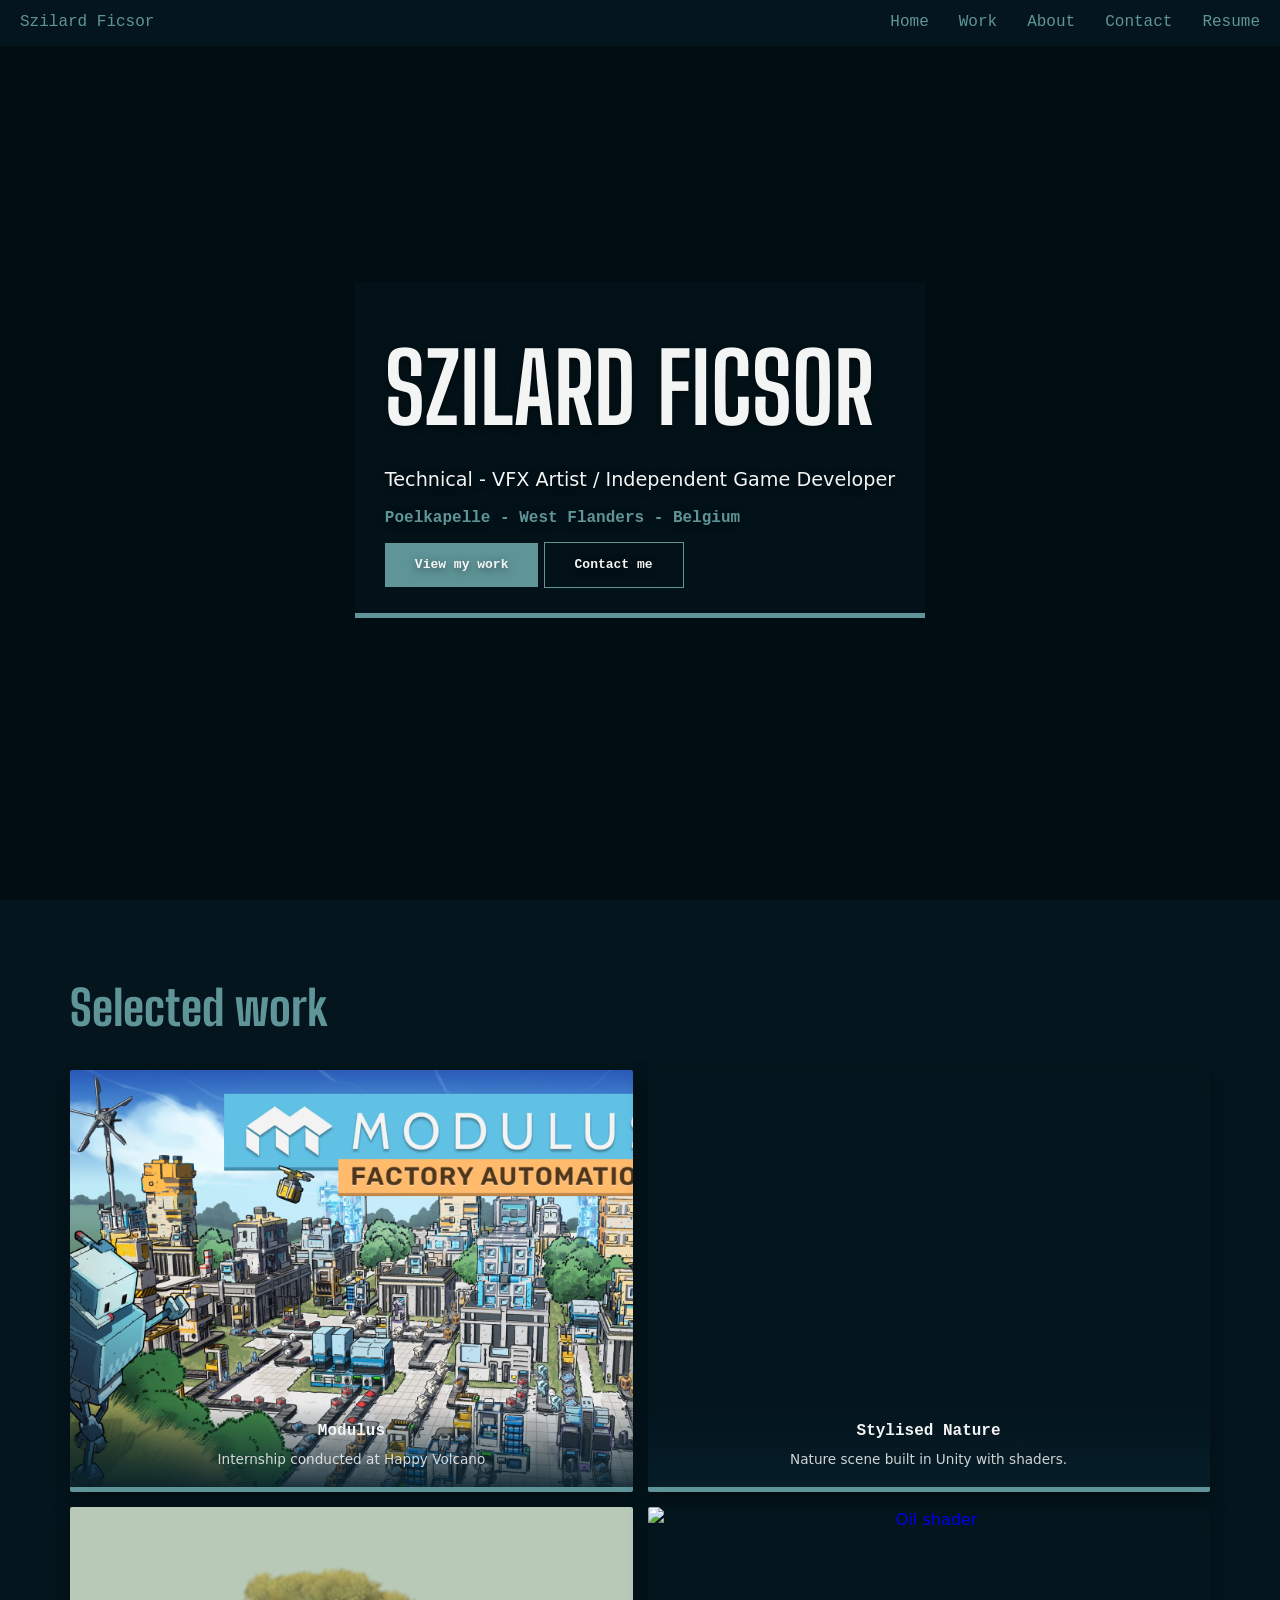
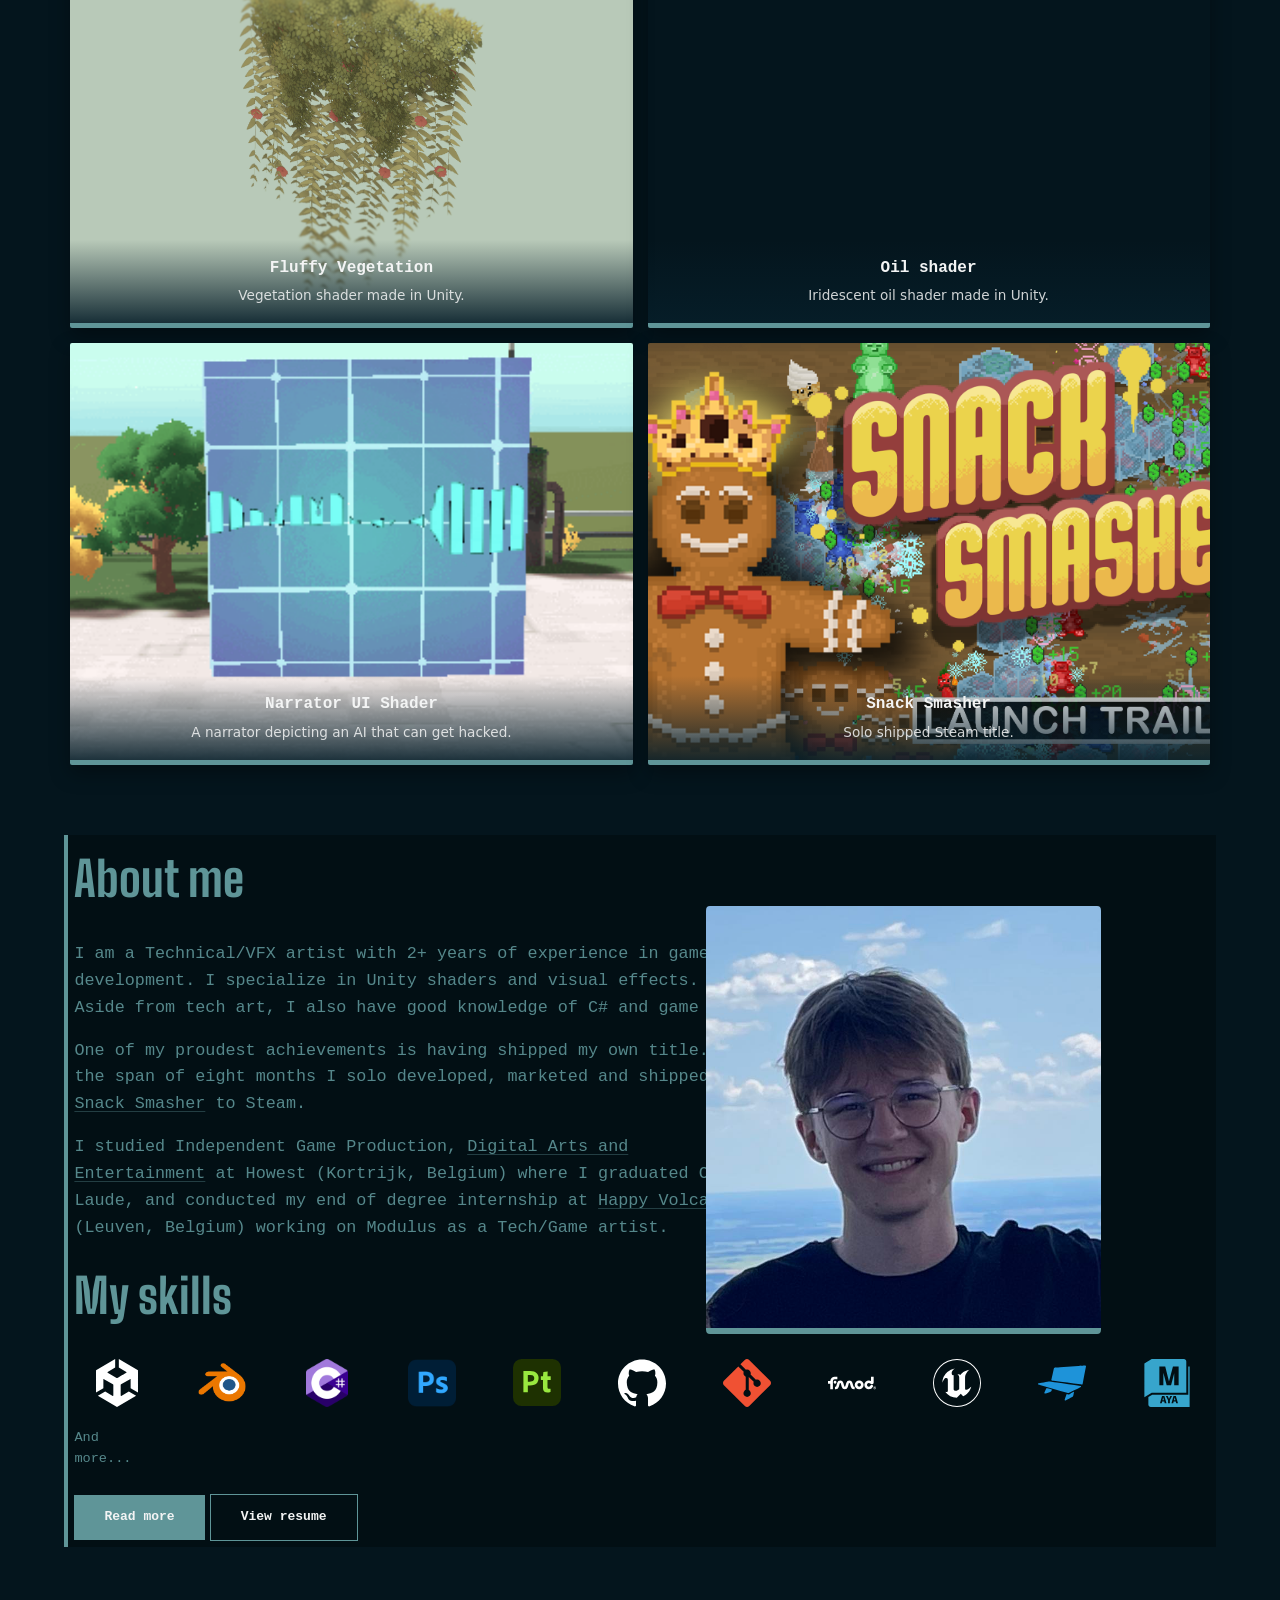
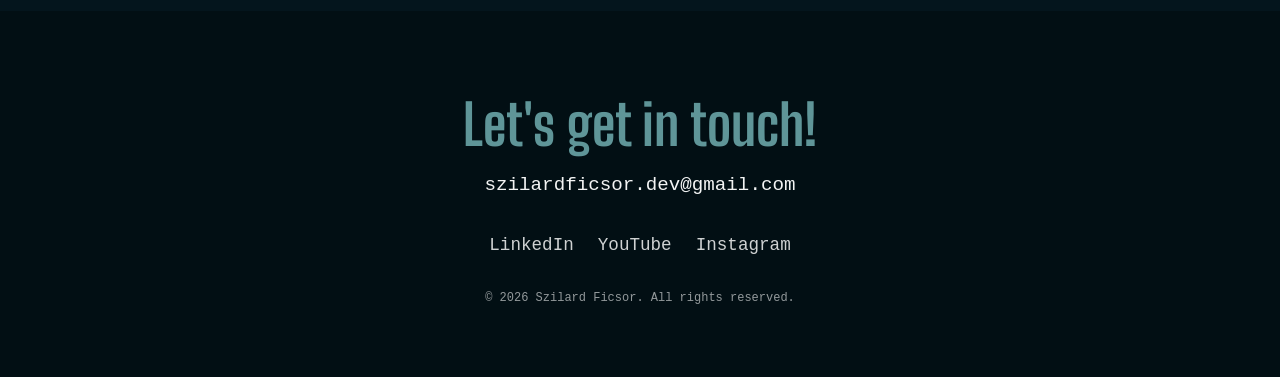
==== index.html @ 9fce564e "Logo" ====
<!DOCTYPE html>
<html lang="en">

<head>
  <meta charset="UTF-8">
  <meta name="viewport" content="width=device-width, initial-scale=1.0">
  <title>Portfolio Landing Page</title>
  <link rel="stylesheet" href="styles.css">
  <link rel="icon" type="image/png" href="favicon.png">

  <link rel="preconnect" href="https://fonts.googleapis.com">
  <link rel="preconnect" href="https://fonts.gstatic.com" crossorigin>
  <link
    href="https://fonts.googleapis.com/css2?family=Big+Shoulders:opsz,wght@10..72,100..900&family=Gelasio:ital,wght@0,400..700;1,400..700&family=Noto+Sans+SC:wght@100..900&family=Rubik:ital,wght@0,300..900;1,300..900&family=Science+Gothic:wght@100..900&display=swap"
    rel="stylesheet">
</head>

<body>

  <nav class="topnav">
    <div class="topnav-element"></div>
    <span class="mark"> Szilard Ficsor</span>
    <div class="links">
      <a href="#Home">Home</a>
      <a href="#projects">Work</a>
      <a href="#About">About</a>
      <a href="#Contact">Contact</a>
      <a href="resume.html">Resume</a>

    </div>
  </nav>

  <header id="Home" class="hero">
    <video class="hero-bg" autoplay muted loop playsinline>
      <source src="Videos/FluffyNature_Low.mp4" type="video/mp4">
    </video>
    <div class="hero-overlay"></div>
    <div class="hero-text">
      <div class="element-rect"></div>
      <h1>SZILARD FICSOR</h1>
      <p>Technical - VFX Artist / Independent Game Developer</p>
      <h2>Poelkapelle - West Flanders - Belgium</h2>
      <a href="#projects" class="btn primary">View my work</a>
      <a href="#Contact" class="btn">Contact me</a>
    </div>
  </header>

  <section id="projects" class="projects-section">
    <h2>Selected work</h2>
    <div class="project-grid" id="project-grid"></div>
  </section>

  <section id="About" class="about-section">

    <h2>About me</h2>
    <div class="about-content">
      <p>I am a Technical/VFX artist with 2+ years of experience in game development. I specialize in Unity shaders and
        visual effects. Aside from tech art, I also have
        good knowledge of C# and game art.</p>
      <p> One of my proudest achievements is having shipped my own title. In the span of eight months I solo developed,
        marketed and shipped <a href="https://store.steampowered.com/app/4418770/Snack_Smasher/" target="_blank" class="inline-link"rel="noopener">Snack Smasher</a> to Steam.</p>
      <p> I studied Independent Game Production, <a href="https://www.digitalartsandentertainment.be" target="_blank" class="inline-link"rel="noopener">Digital Arts and Entertainment</a> at Howest (Kortrijk, Belgium) where I
        graduated Cum Laude, and conducted my end of degree internship
        at <a href="https://www.happyvolcano.com" target="_blank" class="inline-link"rel="noopener">Happy Volcano</a> (Leuven, Belgium) working on Modulus as a Tech/Game artist.
      </p>
      <img src=Images/FaceS.jpg class="about-img"> </img>
      <h2>My skills</h2>
      <div class="skills-grid">

        <div class="skill-item">
          <img src="icons/unity.svg" alt="Unity" class="skill-icon">
        </div>
        <div class="skill-item">
          <img src="icons/blender.png" alt="Blender" class="skill-icon">
        </div>
        <div class="skill-item">
          <img src="icons/csharp.png" alt="C#" class="skill-icon">
        </div>
        <div class="skill-item">
          <img src="icons/adobe-photoshop.png" alt="Photoshop" class="skill-icon">
        </div>
        <div class="skill-item">
          <img src="icons/substance.svg" alt="substance painter" class="skill-icon">
        </div>
        <div class="skill-item">
          <img src="icons/github.svg" alt="github" class="skill-icon">
        </div>
        <div class="skill-item">
          <img src="icons/git.svg" alt="github" class="skill-icon">
        </div>
        <div class="skill-item">
          <img src="icons/fmod.svg" alt="fmod" class="skill-icon">
        </div>
        <div class="skill-item">
          <img src="icons/unreal.svg" alt="unreal" class="skill-icon">
        </div>
        <div class="skill-item">
          <img src="icons/blockbench.svg" alt="blockbench" class="skill-icon">
        </div>
        <div class="skill-item">
          <img src="icons/maya.svg" alt="maya" class="skill-icon">
        </div>
        <span class="skill-label">And more...</span>
      </div>

      <a href="about.html" class="btn primary">Read more</a>
      <a href="resume.html" class="btn">View resume</a>

    </div>
  </section>

  <!--
  <section id="Contact" class="contact-section">
    <h2>Contact me</h2>
    <div class="about-content">
      <p>Reach out to me, I would love to hear from you!</p>
      <p>Email me at: szilardficsor.dev@gmail.com</p>
      
      <div class="social-links">
        <a href="https://www.linkedin.com/in/szilard-ficsor/" target="_blank" rel="noopener noreferrer" class="social-btn"
        aria-label="LinkedIn">
        <img src="icons/linkedin.svg" alt="LinkedIn" class="social-icon">
      </a>
      
      <a href="mailto:szilardficsor.dev@gmail.com" class="social-btn" aria-label="Email">
        <img src="icons/gmail.svg" alt="Email" class="social-icon">
      </a>
    </div>
    
  </div>
</section>
-->


<footer id="Contact" class="site-footer">
  <div class="footer-content">
    <span class="footer-mark">Let's get in touch!</span>
    <p>szilardficsor.dev@gmail.com</p>
    <div class="footer-links">
      <a href="https://www.linkedin.com/in/szilard-ficsor/" target="_blank" rel="noopener">LinkedIn</a>
      <a href="https://www.youtube.com/@ardblade_games" target="_blank" rel="noopener">YouTube</a>
      <a href="https://www.instagram.com/ardblade_games/" target="_blank" rel="noopener">Instagram</a>
    </div>
    <span class="footer-copyright">&copy; 2026 Szilard Ficsor. All rights reserved.</span>
  </div>
</footer>


  <script>
    const projects = [
      {
        name: "Modulus",
        type: "image",
        src: "Images/Modulus_key.png",
        description: "Internship conducted at Happy Volcano",
        link: "HV.html"
      },
      {
        name: "Stylised Nature",
        type: "video",
        src: "videos/FluffyNature_Low.mp4",
        description: "Nature scene built in Unity with shaders.",
        link: "projects/fieldnote.html"
      },
      {
        name: "Fluffy Vegetation",
        type: "image",
        src: "Images/Vegetation.png",
        description: "Vegetation shader made in Unity.",
        link: "HV.html#ModulusShaders"
      },
      {
        name: "Oil shader",
        type: "image",
        src: "Images/Oil.gif",
        description: "Iridescent oil shader made in Unity.",
        link: "HV.html#ModulusShaders"
      },
      {
        name: "Narrator UI Shader",
        type: "image",
        src: "Images/EvilAI.gif",
        description: "A narrator depicting an AI that can get hacked.",
        link: "HV.html#ModulusShaders"
      },
      {
        name: "Snack Smasher",
        type: "image",
        src: "Images/Snack Smasher.png",
        description: "Solo shipped Steam title.",
        link: "SnackSmasher.html"
      }


    ];

    const grid = document.getElementById('project-grid');

    projects.forEach(project => {
      const card = document.createElement('a');
      card.className = 'project-card';
      card.href = project.link;

      const media = project.type === 'video'
        ? `<video src="${project.src}" autoplay muted loop playsinline></video>`
        : `<img src="${project.src}" alt="${project.name}">`;

      card.innerHTML = `
      ${media}
      <div class="project-card-overlay">
        <h3>${project.name}</h3>
        <p>${project.description}</p>
      </div>
    `;

      grid.appendChild(card);
    });
  </script>
</body>

</html>
---- styles.css ----
:root{
--background: #04151d;
--backgroundDark:#020f14;
--accentOne: #d12d6c;
--accentTwo:#5F9598;
--textColor:#F3F4F4;
/*#5F9598 #1D546D*/
}

* {margin: 0;padding: 0;box-sizing: border-box;}


body {
    font-family: system-ui,sans-serif;line-height: 1.6;color: #1c2321;
    background-color: var(--background);
    overflow-x: hidden;

}

html{ scroll-behavior:smooth; }
.hero{
    position: relative;
    height: 100vh;
    display: flex;
    align-items: center;
    
    justify-content:center;
    flex-direction: column;
    
}

.hero-image{
    width: 100%;
    height: 100%;
    object-fit: cover;
    margin: auto;
}
.hero-logo{
  display: flex;
  justify-content: center;
  align-items: center;
  padding: 60px 20px;
  max-width: 40%;
  height: auto;
  z-index: 2;
}

.hero-text{
    position:relative;
    /*margin-left: 20%;*/

    z-index: 2;;
    max-width: 600px;
    text-shadow: 0 2px 8px rgba(0,0,0,0.5);
}
.hero-overlay {
  position: absolute;
  top: 0; left: 0; right: 0; bottom: 0;
  background: rgba(0, 0, 0, 0.4);  
  z-index: 1;
}
.hero-bg-wrap {
  position: absolute;
  top: 0; left: 0;
  width: 100%; height: 100%;
  overflow: hidden;
  z-index: 0;
  pointer-events: none;   
}
.hero-bg {
  position: absolute;
  top: 0;
  left: 0;
  width: 100%;
  height: 100%;
  object-fit: cover;    
  z-index: 0;
}

.topnav{
  display: flex;
  gap: 24px;
  padding: 10px 20px;
  position: fixed;    
  justify-content:space-between;
  align-items:center;
  top: 0;
  left: 0;
  right: 0;
  z-index: 10;         
  font-family: 'IBM Plex Mono', monospace;
}
.topnav a{
    color: var(--textColor);
    text-decoration: none;
}

.topnav-name{
display: flex;
gap: 24px;
padding: 20px 40px;
position: absolute;
top:1; left: 1; right: 0;
z-index: 2;
font-family:'IBM Plex Mono', monospace;
}
.topnav-element{
  background-color: var(--background); 
  top: 0px;left: 0px ;right: 0px;bottom: 0px;
  z-index: 1;
  position:absolute;
}
.links{
  font-family:'IBM Plex Mono', monospace ;
  display: flex;
  align-items: center;
  gap:30px;
  /*margin-right: 150px;*/
  z-index: inherit;
  color:var(--accentTwo);
  
}
.links a{ color:inherit;z-index: inherit;transition: color .15s ease; }
.links a:hover{
  color: var(--accentOne);
}
.mark {
  font-family:'IBM Plex Mono', monospace ;
  color: var(--accentTwo);
  z-index: inherit;
}

.hero-text h1 {font-size: clamp(2rem, 8vw, 6rem);font-family:"Big Shoulders",monospace;letter-spacing: 10;font-weight: 600;
   margin-bottom: 0px; margin-top: 0; color: var(--textColor);
   color: var(--textColor);
   
  }
.hero-text p {font-size: clamp(1rem, 4vw, 1.2rem); margin-bottom: 10px; color: var(--textColor);}
.hero-text h2{font-size: clamp(1rem, 4vw, 1rem);font-family:'IBM Plex Mono', monospace;margin-bottom: 10px; color: var(--accentTwo);}

.btn{
    display: inline-block;
    padding: 12px 30px;
    font-family:'IBM Plex Mono', monospace;
    font-size: 13px;
    color:var(--textColor);
    background-color:transparent;
    text-decoration: none;
    border: 1px solid var(--accentTwo);
    font-weight: 600;

    transition:background .15s ease, color .15s ease;
}
.btn:hover {background: var(--accentTwo);color: whitesmoke;}

.btn.primary {
    background: var(--accentTwo);
    color:var(--textColor);
    border: 0px solid #7288AE;
}
.btn.primary:hover{
    background: var(--accentOne);
}

.projects-section {
  scroll-margin-top: 80px;
  min-height: 100vh;
  margin: 5%;
  display: flex;
  flex-direction: column;
  justify-content: center;
  align-items: center;
  text-align: center;
  padding: 0.5% 0.5%;
  
  color: var(--textColor);

    /*DEBUG BORDER */
  /*border: 1px solid var(--accentOne);*/

}

.projects-section h2 {
  font-family: 'Big Shoulders', monospace;
  font-size: 3rem;
  color: var(--accentTwo);
  text-align: justify;
  margin-bottom: 2%;
  width: 100%;
    /*DEBUG BORDER */
  /*border: 1px solid var(--accentOne);*/

}

.element-rect{
  position: absolute;
  top: -30px;left: -30px ;right: -30px;bottom: -30px;
  background-color: rgb(from var(--background) r g b /0.7);
  /*border: var(--accentTwo) solid 1px ;*/
  border-bottom: var(--accentTwo) solid 5px;
  z-index: -1;
}

.project-grid {
  display: grid;
  grid-template-columns: repeat(auto-fit, minmax(420px, 1fr));
  gap: 15px;
  color: var(--textColor);
  margin: 0 auto;

}

.project-card {
  position: relative;
  display: block;
  aspect-ratio: 4 / 3;
  cursor: pointer;
  overflow: hidden;
  border-radius: 2px;
  border-bottom: 5px solid var(--accentTwo);
  text-decoration: none;
  box-shadow: 0 8px 20px rgba(0, 0, 0, 0.35);
  transition: box-shadow .2s ease, transform .2s ease;
  transition: border-bottom 8px solid var(--textColor) .9 ease;
}

.project-card:hover {
  border-bottom: 10px solid var(--accentTwo);
  border-color: var(--accentOne);
  transition: border-color .3s ease;
  transition: border-bottom .3s ease;
}

.project-card border-bottom,
.project-card img,
.project-card video {
  width: 100%;
  height: 100%;
  object-fit: cover;
  display: block;
  transition: transform .3s ease;
}

.project-card:hover border-bottom{
  
  border-bottom: 6px solid var(--accentTwo);
}

.project-card:hover img,
.project-card:hover video {
  transform: scale(1.05);
  
}

.project-card-overlay {
  position: absolute;
  left: 0; right: 0; bottom: 0;
  padding: 16px;
  background: linear-gradient(to top, rgba(6,30,41,0.9), transparent);
}

.project-card-overlay h3 {
  font-family: 'IBM Plex Mono', monospace;
  font-size: 1rem;
  color: var(--textColor);
  margin: 0;
}

.project-card-overlay p {
  font-family: system-ui, sans-serif;
  font-size: 0.85rem;
  color: var(--textColor);
  opacity: 0.85;
  margin-top: 4px;
}
.gallery-lightbox {
  position: fixed;
  inset: 0;
  background: rgba(4, 21, 29, 0.95);
  display: flex;
  align-items: center;
  justify-content: center;
  opacity: 0;
  pointer-events: none;
  transition: opacity .25s ease;
  z-index: 50;
}

.gallery-lightbox.active {
  opacity: 1;
  pointer-events: auto;
}

.gallery-lightbox-content {
  display: flex;
  flex-direction: column;
  align-items: center;
  max-width: 85vw;
}

.gallery-lightbox-content img {
  max-width: 85vw;
  max-height: 70vh;
  border-radius: 6px;
  box-shadow: 0 12px 40px rgba(0, 0, 0, 0.6);
}

.gallery-caption {
  text-align: center;
  color: var(--textColor);
  margin-top: 16px;
  font-family: 'IBM Plex Mono', monospace;
}

.gallery-caption h3 {
  font-size: 1.2rem;
  color: var(--accentTwo);
  margin-bottom: 6px;
}

.gallery-caption p {
  font-size: 0.9rem;
  opacity: 0.85;
  max-width: 500px;
}

#galleryCounter {
  display: block;
  margin-top: 8px;
  font-size: 0.8rem;
  opacity: 0.6;
}

.lightbox-close {
  position: absolute;
  top: 24px;
  right: 32px;
  background: none;
  border: none;
  color: var(--textColor);
  font-size: 2.2rem;
  cursor: pointer;
  line-height: 1;
  transition: color .15s ease;
}
.lightbox-close:hover { color: var(--accentTwo); }

.lightbox-arrow {
  position: absolute;
  top: 50%;
  transform: translateY(-50%);
  background: none;
  border: none;
  color: var(--textColor);
  font-size: 3rem;
  cursor: pointer;
  padding: 12px 20px;
  transition: color .15s ease, transform .15s ease;
  line-height: 1;
}

.lightbox-arrow:hover {
  color: var(--accentTwo);
}

.lightbox-arrow-left { left: 12px; }
.lightbox-arrow-right { right: 12px; }

.lightbox-arrow-left:hover { transform: translateY(-50%) translateX(-4px); }
.lightbox-arrow-right:hover { transform: translateY(-50%) translateX(4px); }

.note-section {
  
  margin-left: 5%;
  margin-right: 5%;
  margin-top:1%;
  margin-bottom: 5%;
  padding: 0.5%;
  position: relative;
  color: var(--textColor);
  /*DEBUG BORDER */
  /*border: 1px solid var(--accentOne);*/
  background-color: var(--backgroundDark);
}
.note-section p{
  color: var(--accentTwo);
  opacity: 0.6;
}
.contact-section {
  min-height: 25vh;
  margin: 5%;
  padding: 0.5%;
  position: relative;
  color: var(--textColor);
  /*DEBUG BORDER */
  /*border: 1px solid var(--accentOne);*/
  border-left: 4px solid var(--accentTwo);
  background-color: var(--backgroundDark);
}
.contact-section h2{
  font-family: 'Big Shoulders', monospace;
  font-size: 3rem;
  color: var(--accentTwo);
  width: 100%;
  margin-bottom: 2%;
}
.contact-section:hover{
  border-left: 5px solid var(--accentTwo);
  border-color: var(--accentOne);
  transition: border-color .3s ease;
  transition: border-left .3s ease;
}

.about-section {
  scroll-margin-top: 80px;
  min-height: 50vh;
  margin: 5%;
  padding: 0.5%;
  position: relative;
  color: var(--textColor);
  /*DEBUG BORDER */
  /*border: 1px solid var(--accentOne);*/
  border-left: 4px solid var(--accentTwo);
  background-color: var(--backgroundDark);
 
}
.about-section:hover{
  border-left: 5px solid var(--accentTwo);
  border-color: var(--accentOne);
  transition: border-color .3s ease;
  transition: border-left .3s ease;
}


.about-section h2 {
  font-family: 'Big Shoulders', monospace;
  font-size: 3rem;
  color: var(--accentTwo);
  width: 100%;
  margin-bottom: 2%;
  /*border: 1px solid blue;*/
  
}
.about-section p1 {
  font-family: 'IBM Plex Mono', monospace;
  color: var(--accentTwo);
  font-size: 1.05rem;
  opacity: 0.9;
  margin-bottom: 16px;
  margin-top: 1%;
  max-width: 60%;
  /*border: 1px solid yellow;*/
  
}
.about-section p2 {
  font-family: 'IBM Plex Mono', monospace;
  color: var(--accentTwo);
  font-size: 1.05rem;
  opacity: 0.7;
  margin-bottom: 16px;
  margin-top: 1%;
  max-width: 60%;
  /*border: 1px solid yellow;*/
  
}
.about-content p {
  font-family: 'IBM Plex Mono', monospace;
  color: var(--accentTwo);
  font-size: 1.05rem;
  opacity: 0.9;
  margin-bottom: 16px;
  margin-top: 1%;
  max-width: 60%;
  /*border: 1px solid yellow;*/
  
}
.about-content h1 {
  font-family: 'Big Shoulders', monospace;
  color: var(--accentTwo);
  font-size: 2rem;
  opacity: 0.9;
  margin-bottom: 16px;
  margin-top: 1%;
  max-width: 60%;
  /*border: 1px solid yellow;*/
  
}
.about-img{
  height: 60%;
  position: absolute;

  right: 10%;
  bottom: 30%;

  border-radius: 1%;
  border-bottom: 6px solid var(--accentTwo);
}
.about-img-large{
  height: 100%;
  position: absolute;

  right: 0%;
  bottom: 0%;

  border-radius: 1%;
  border-bottom: 6px solid var(--accentTwo);
}

.skills-grid {
  display: grid;
  grid-template-columns: repeat(auto-fill, minmax(80px, 1fr));
  gap: 20px;
  margin-top: 24px;
  margin-bottom: 24px;
}

.skill-item {
  display: flex;
  flex-direction: column;
  align-items: center;
  text-align: center;
  gap: 8px;
}

.skill-icon {
  width: 48px;
  height: 48px;
  object-fit: contain;
  filter: grayscale(0%); /* optional stylistic tweak */
  transition: transform 0.2s ease;
}

.skill-item:hover .skill-icon {
  transform: scale(1.1);
}

.skill-label {
  font-family: 'IBM Plex Mono', monospace;
  font-size: 0.85rem;
  color: var(--accentTwo);
  align-self: center;
  opacity: 0.9;
}

.social-links {
  display: grid;
  grid-template-columns: repeat(auto-fill, minmax(80px, 1fr));
  gap: 20px;
  margin-top: 24px;
  margin-bottom: 24px;
  margin-left: 20px;
}

.social-btn {
  display: inline-flex;
  align-items: center;
  justify-content: center;
  width: 48px;
  height: 48px;
  border-radius: 50%;
  background-color: var(--backgroundDark);
  transition: transform 0.2s ease, background-color 0.2s ease;
}

.social-btn:hover {
  transform: scale(1.1);
}

.social-icon {
  width: 48px;
  height: 48px;
  object-fit: contain;
}

.site-footer {
  width: 100%;
  background-color: var(--backgroundDark);
  padding: 32px 20px;
  /*DEBUG BORDER */
  /*border: 1px solid var(--accentOne);*/
  
}

.footer-content {
  max-width: 1450px;

  margin:auto;
  padding: 3%;

  display: flex;
  flex-direction: column;
  align-items: center;
  
  text-align: center;
  font-family: 'IBM Plex Mono', monospace;
  font-size: 13px;
  color: var(--textColor);
  /*DEBUG BORDER */
  /*border: 1px solid var(--accentOne);*/
}

.footer-mark {
  font-size: 3.5rem;
  font-family: 'Big Shoulders', monospace;
  color: var(--accentTwo);
  font-weight: 600;
  /*DEBUG BORDER */
  /*border: 1px solid var(--accentOne);*/
}
.footer-note {
  font-size: 2rem;
  font-family: 'Big Shoulders', monospace;
  color: var(--accentTwo);
  font-weight: 600;
  /*DEBUG BORDER */
  /*border: 1px solid var(--accentOne);*/
}
.site-footer p{
  color: var(--textColor);
  font-size: 1.2rem;
  /*DEBUG BORDER */
  /*border: 1px solid var(--accentOne);*/
}

.footer-links {
  display: flex;
  margin-top: 30px;
  gap: 24px;
}

.footer-links a {
  color: var(--textColor);
  text-decoration: none;
  font-size: 1.1rem;
  opacity: 0.85;
  transition: opacity .15s ease, color .15s ease;
}

.footer-links a:hover {
  opacity: 1;
  color: var(--accentOne);
}

.footer-copyright {
  opacity: 0.6;
  font-size: 12px;
  margin-top: 30px;
}

.inline-link {
  color: var(--accentTwo);
  text-decoration: underline;
  text-decoration-color: color-mix(in srgb, var(--accentTwo) 40%, transparent);
  text-underline-offset: 3px;
  transition: color .15s ease, text-decoration-color .15s ease;
}

.inline-link:hover {
  color: var(--accentOne);
  text-decoration-color: var(--accentOne);
}

.custom-list {
  list-style: none;   /* removes the default bullet */
}

.custom-list li {
  position: relative;
  padding-left: 20px;
  margin-bottom: 8px;
  color: var(--textColor);
}

.custom-list li::before {
  content: "●";              /* the bullet character itself */
  position: absolute;
  left: 0;
  color: var(--accentOne);   /* bullet color, independent of text color */
}

.content-banner{
  position: relative;
    height: 50vh;
    display: flex;
    align-items: center;
    
    justify-content:center;
    flex-direction: column;
}
.content-banner-container{
  color:var(--textColor);
  z-index: 2;
  /*DEBUG BORDER */
  /*border: 1px solid var(--accentOne);*/
  padding: 10px;
  background-color: rgb(from var(--background) r g b /0.7);
border-bottom: 6px solid var(--accentTwo);
}
.content-banner-container h1{
  font-size: 4rem;
  font-family: 'Big Shoulders', monospace;
  color: var(--textColor);
  font-weight: 600;
}
.skills-list-detail {
  display: grid;
  grid-template-columns: repeat(auto-fit, minmax(500px, 1fr));
  gap: 15px;
  margin: 0 auto;

}


.skill-row-detail {
  display: flex;
 
  gap: 16px;
  padding: 20px;
  border: 1px solid color-mix(in srgb, var(--accentTwo) 30%, transparent);
  border-radius: 2px;
  transition: border-color .2s ease, transform .2s ease;
}


.skill-icon-detail {
  flex-shrink: 0;
  width: 56px;
  height: 56px;
  display: flex;
  align-items: center;
  justify-content: center;
  border: 1px solid var(--accentTwo);
  border-radius: 2px;
  transition: transform .2s ease, border-color .2s ease, background-color .2s ease;
}

.skill-icon-detail img {
  width: 28px;
  height: 28px;
}

.skill-row-detail:hover .skill-icon-detail {
  
  border-color: var(--accentOne);
  background-color: color-mix(in srgb, var(--accentOne) 15%, transparent);
}

.skill-text-detail h3 {
  font-family: 'IBM Plex Mono', monospace;
  font-size: 1.1rem;
  margin-bottom: 6px;
  color: var(--accentTwo);
}

.skill-text-detail p {
  font-size: 0.95rem;
  opacity: 0.85;
  margin: 0;
}
.return-section{
    align-items: center;
    justify-content: center;
    margin-left: 5%;
    margin-left: 5%;
    margin-bottom: 2%;
    
    position: relative;
    /*DEBUG BORDER */
    /*border: 1px solid var(--accentOne);*/
}
.return-home-btn{
  
    padding: 12px 30px;
    width: 100px;
    align-items: center;
    justify-content: center;
    font-family:'IBM Plex Mono', monospace;
    font-size: 13px;
    color:var(--textColor);
    background-color:transparent;
    text-decoration: none;
    border: 1px solid var(--accentTwo);
    font-weight: 600;

    transition:background .15s ease, color .15s ease;
}
.return-home-btn:hover {background: var(--accentTwo);color: whitesmoke;}

.resume-section {
  max-width: 900px;
  
  margin: 0 auto;
  padding: 120px 20px 80px;   
  color: var(--textColor);
}

.resume-header {
  display: flex;
  justify-content: space-between;
  align-items: center;
  flex-wrap: wrap;
  gap: 16px;
  margin-bottom: 24px;
}

.resume-header h1 {
  font-family: 'IBM Plex Mono', monospace;
  font-size: 2.2rem;
  color: var(--accentTwo);
}

.pdf-frame {
  width: 100%;
  height: 100vh;
  border: 1px solid color-mix(in srgb, var(--accentTwo) 40%, transparent);
  border-radius: 8px;
  overflow: hidden;
  box-shadow: 0 8px 24px rgba(0, 0, 0, 0.35);
}

.pdf-frame iframe {
  width: 100%;
  height: 100%;
  border: none;
}

.carousel-section {
  padding: 60px 0;
  color: var(--textColor);
}

.carousel-section h2 {
  font-family: 'Big Shoulders', monospace;
  font-size: 2rem;
  color: var(--accentTwo);
  text-align: center;
  margin-bottom: 32px;
}

.carousel-wrap {
  overflow: hidden;      /* hides everything outside this box — critical */
  width: 100%;
  cursor: grab;
  user-select: none;
}
.carousel-wrap.dragging {
  cursor: grabbing;
}

.carousel-track {
  display: flex;
  gap: 16px;
  width: max-content;
  will-change: transform;
}

.carousel-track.paused {
  animation-play-state: paused;
}
.carousel-track:hover {
  animation-play-state: paused;
}

.carousel-img {
  height: 400px;
  width: auto;
  border-radius: 2px;
  
  cursor: pointer;
  object-fit: cover;
  transform-origin: center;
  
  pointer-events: auto;
}

.carousel-img:hover {
  transform: scale(1.03);
}

@keyframes scroll-left {
  from { transform: translateX(0); }
  to   { transform: translateX(-50%); }
}

.lightbox {
  position: fixed;
  inset: 0;
  background: rgba(4, 21, 29, 0.92);
  display: flex;
  align-items: center;
  justify-content: center;
  opacity: 0;
  pointer-events: none;
  transition: opacity .25s ease;
  z-index: 50;
}

.lightbox.active {
  opacity: 1;
  pointer-events: auto;
}

.lightbox img {
  max-width: 90vw;
  max-height: 85vh;
  border-radius: 6px;
  box-shadow: 0 12px 40px rgba(0, 0, 0, 0.6);
}

.lightbox-close {
  position: absolute;
  top: 24px;
  right: 32px;
  background: none;
  border: none;
  color: var(--textColor);
  font-size: 2.2rem;
  cursor: pointer;
  line-height: 1;
  transition: color .15s ease;
}

.lightbox-close:hover {
  color: var(--accentTwo);
}


/* MOBILE SCREENS*/
@media (max-width: 640px) {
  .hero-text {
    max-width: 90%;
    text-align: center;
  }

  .hero-text p {
    font-size: 0.95rem;
  }

  .topnav {
    padding: 10px 16px;
    flex-wrap: wrap;
    gap: 8px;
  }

  .links {
    gap: 14px;
    font-size: 12px;
  }

  .projects-section h2 {
    font-size: 2rem;
    margin-left: 20px;
    padding: 0 20px;
  }

  .project-grid {
    grid-template-columns: 1fr;   
    padding: 0 16px;
  }

  .btn {
    padding: 10px 20px;
    font-size: 12px;
  }

  .about-section {
    display: flex;
    flex-direction: column;
  }

  .about-img {
    position: static;      
    height: auto;
    width: 90%;
    max-width: 400px;
    margin: 16px auto 0;   
    width: 60%;         
    max-width: 250px;
  }

  .about-content p {
    max-width: 100%;       
  }
  .about-section h2 {
    font-size: 2rem;
  }
  .about-content p {
    font-size: 0.8rem;
  }
  .lightbox-arrow {
  font-size: 2rem;
  padding: 8px 12px;
}
}
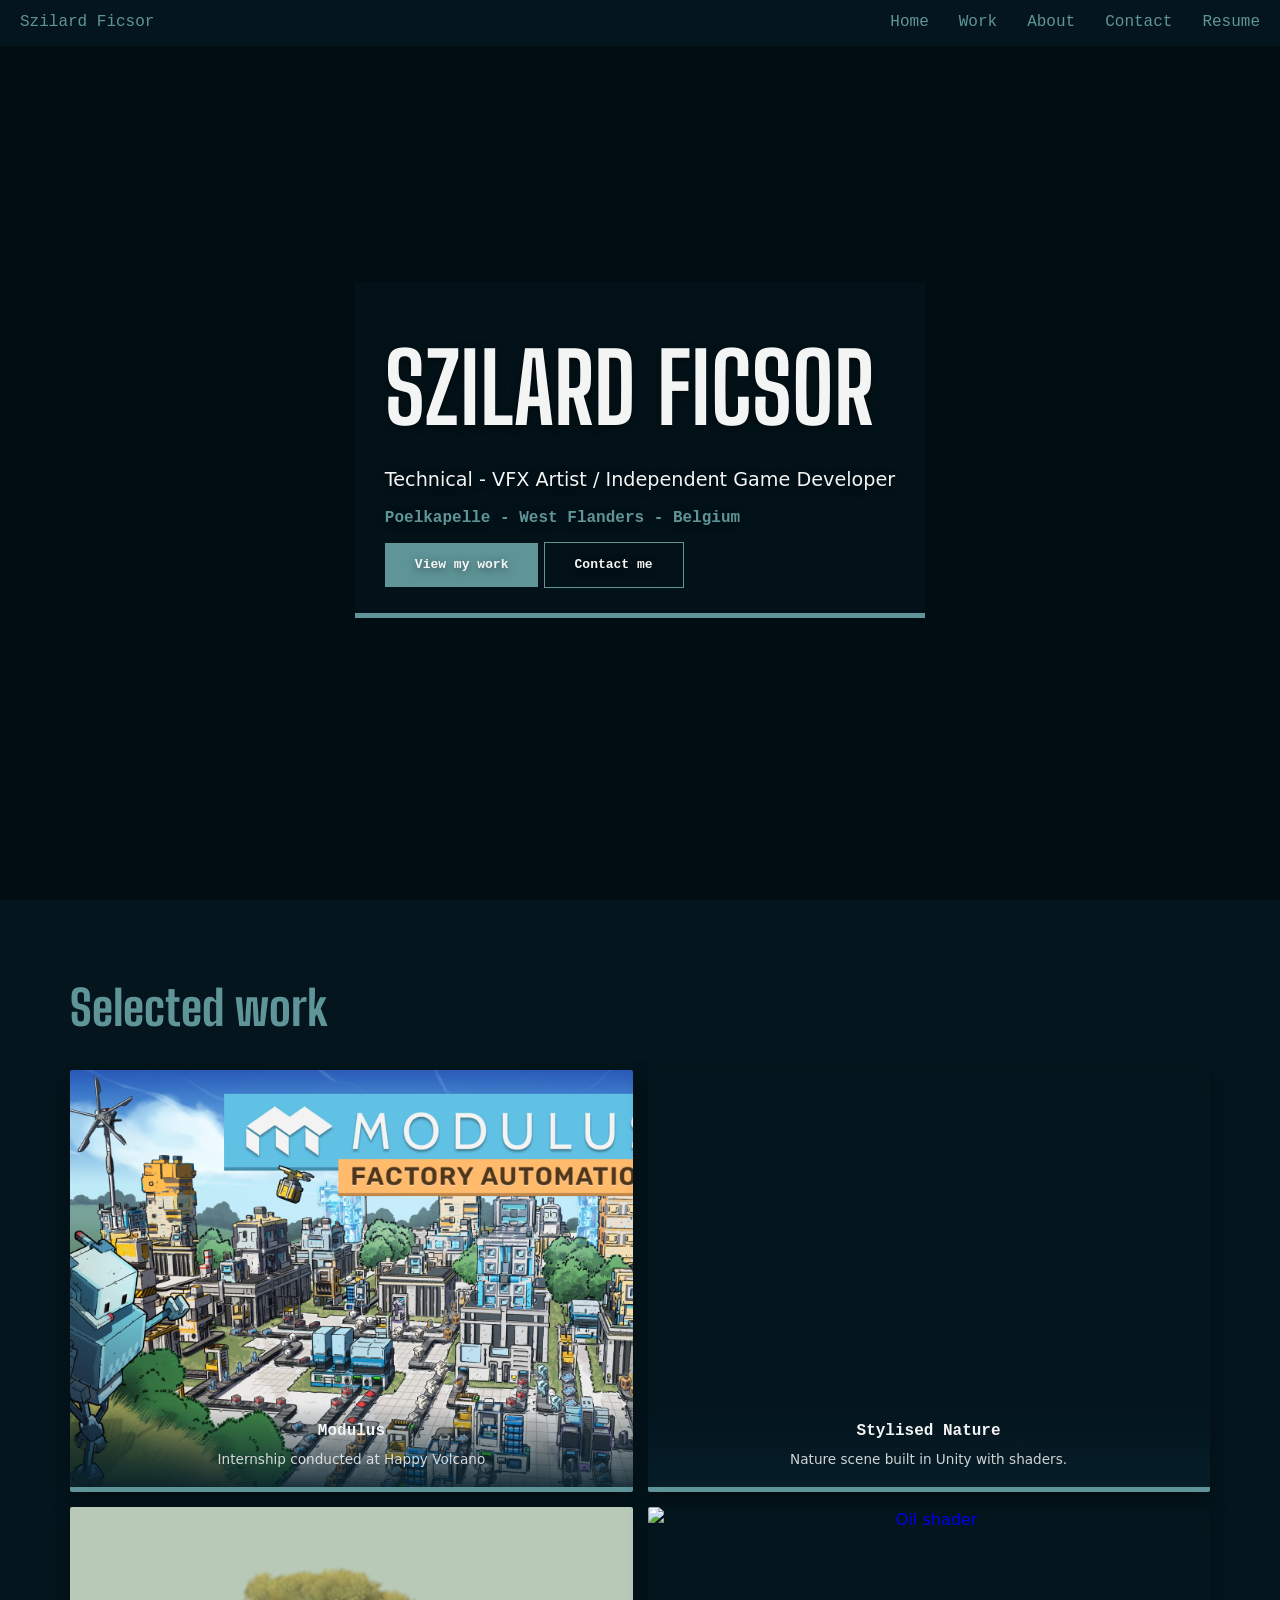
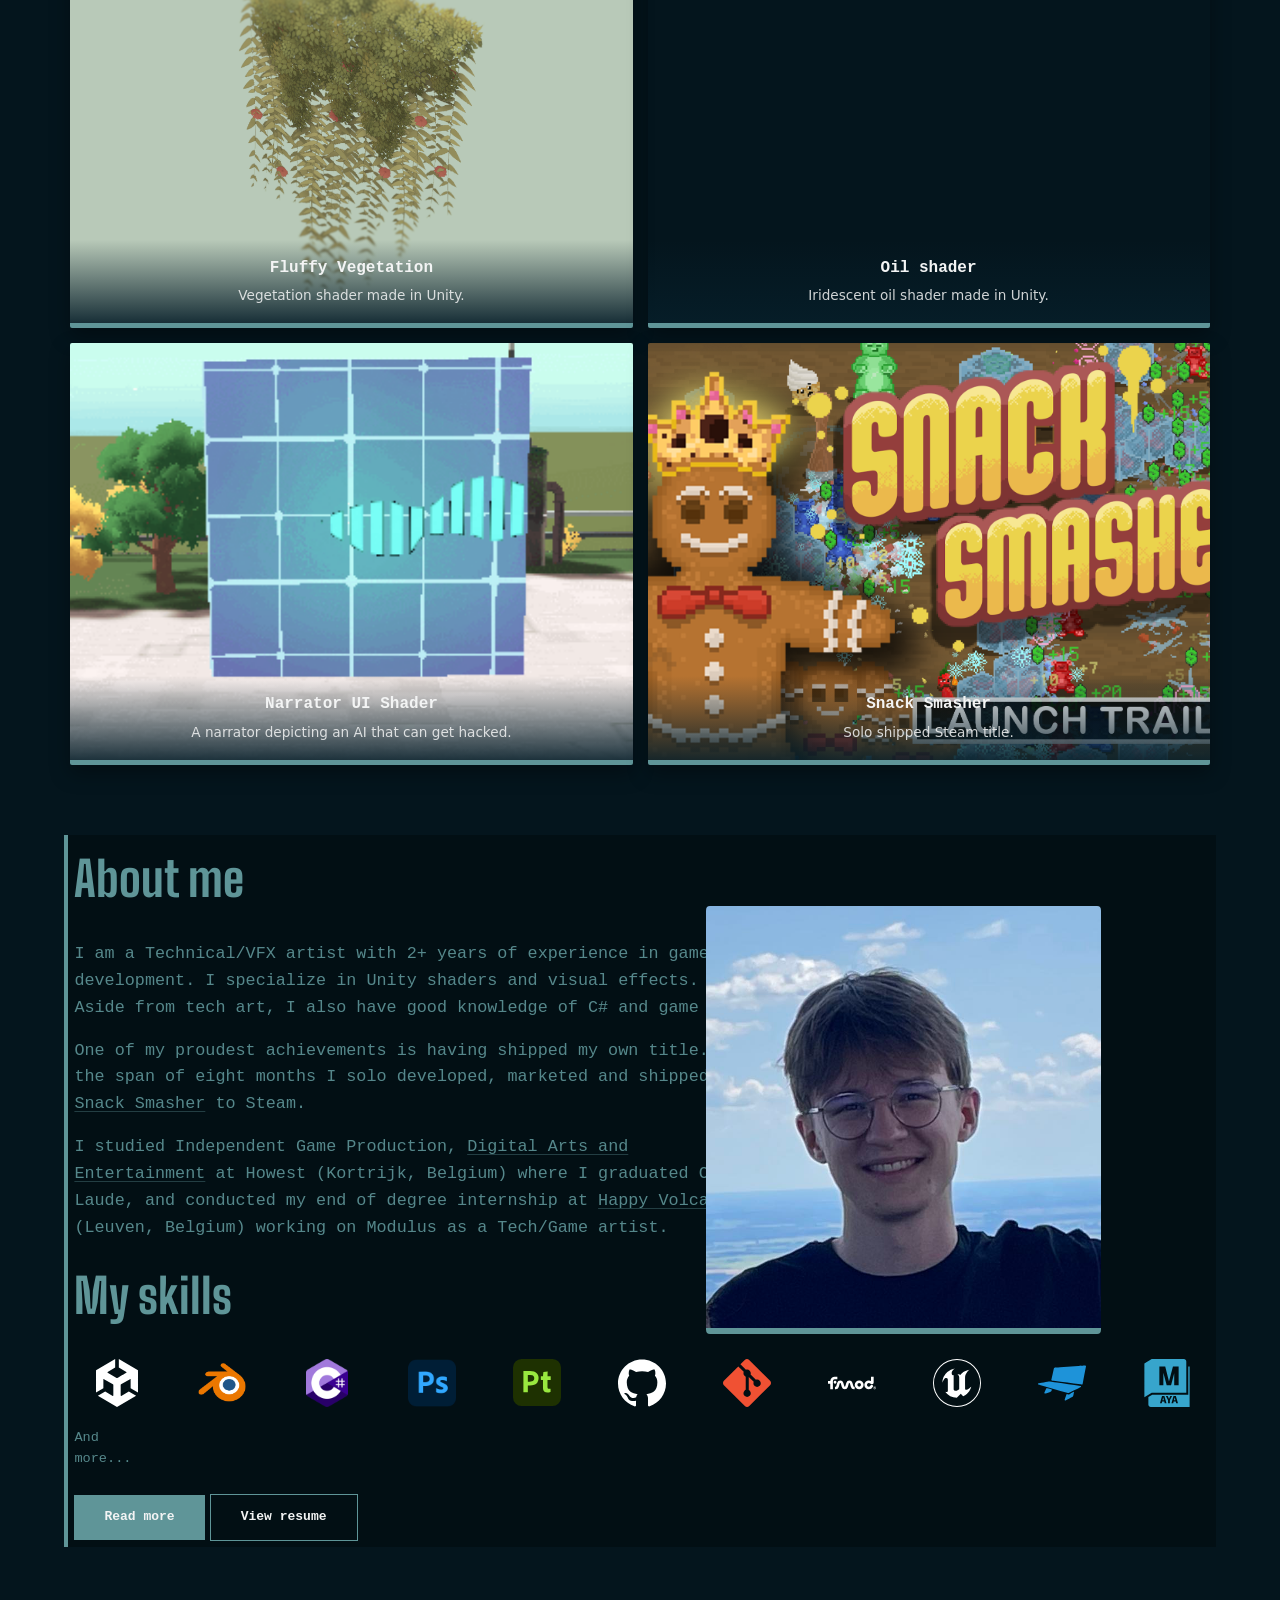
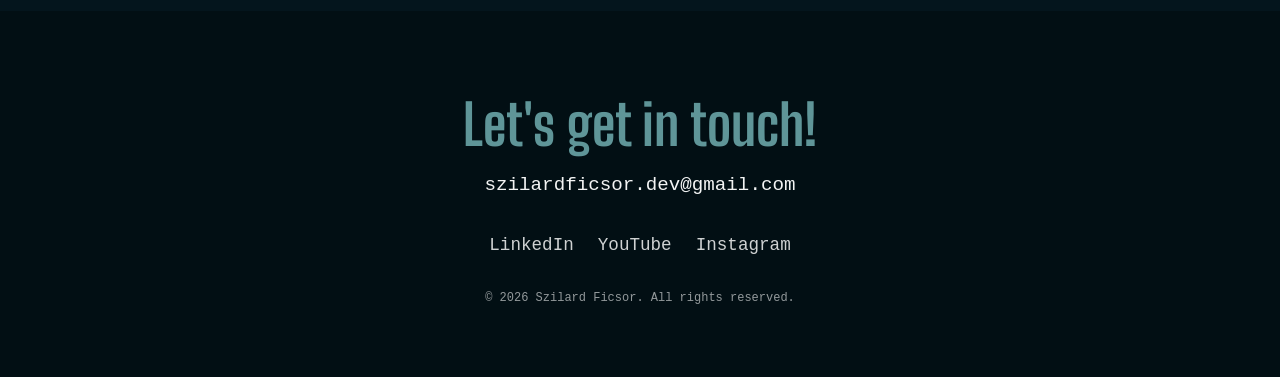
==== commit d198bf6d: "Fixes and updates" ====
--- a/index.html
+++ b/index.html
@@ -158,7 +158,7 @@
       {
         name: "Stylised Nature",
         type: "video",
-        src: "videos/FluffyNature_Low.mp4",
+        src: "Videos/FluffyNature_Low.mp4",
         description: "Nature scene built in Unity with shaders.",
         link: "projects/fieldnote.html"
       },
--- a/styles.css
+++ b/styles.css
@@ -924,7 +924,49 @@
 .lightbox-close:hover {
   color: var(--accentTwo);
 }
-
+.steam-widget-wrap {
+  max-width: 646px;
+  width: 100%;
+  margin: 0 auto;
+  display: flex;
+}
+
+.steam-widget-wrap iframe {
+  width: 100%;
+  height: 190px;
+  border-radius: 6px;
+}
+.video-section {
+  margin-left:  10%;
+  margin-right: 10%;
+  padding: 60px 20px;
+  color: var(--textColor);
+}
+
+.video-section h2 {
+  font-family: 'IBM Plex Mono', monospace;
+  font-size: 2rem;
+  color: var(--accentTwo);
+  margin-bottom: 24px;
+}
+
+.video-embed-wrap {
+  position: relative;
+  width: 100%;
+  aspect-ratio: 16 / 9;
+  border-radius: 8px;
+  overflow: hidden;
+  box-shadow: 0 8px 24px rgba(0, 0, 0, 0.35);
+}
+
+.video-embed-wrap iframe {
+  position: absolute;
+  top: 0;
+  left: 0;
+  width: 100%;
+  height: 100%;
+  border: none;
+}
 
 /* MOBILE SCREENS*/
 @media (max-width: 640px) {
@@ -992,4 +1034,15 @@
   font-size: 2rem;
   padding: 8px 12px;
 }
-}
+.carousel-img {
+  height: 200px;
+  width: auto;
+  border-radius: 2px;
+  
+  cursor: pointer;
+  object-fit: cover;
+  transform-origin: center;
+  
+  pointer-events: auto;
+}
+}
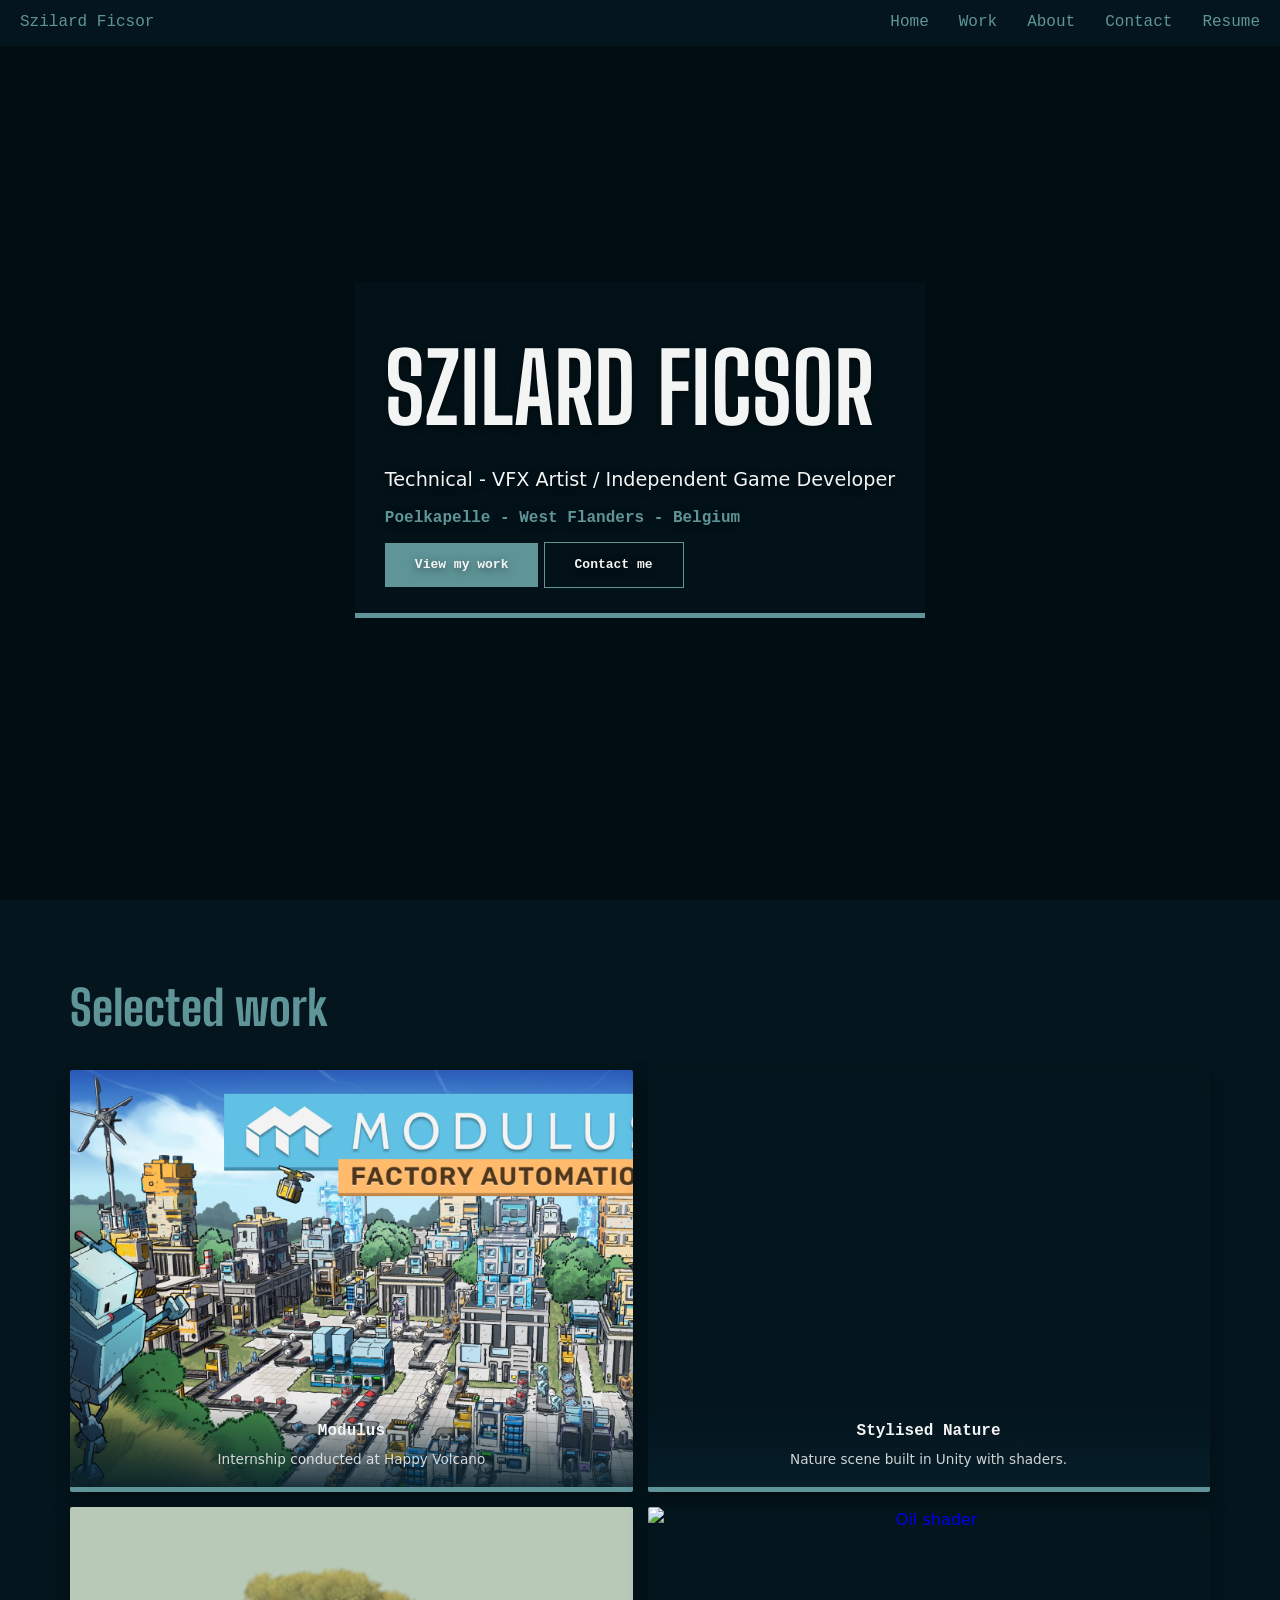
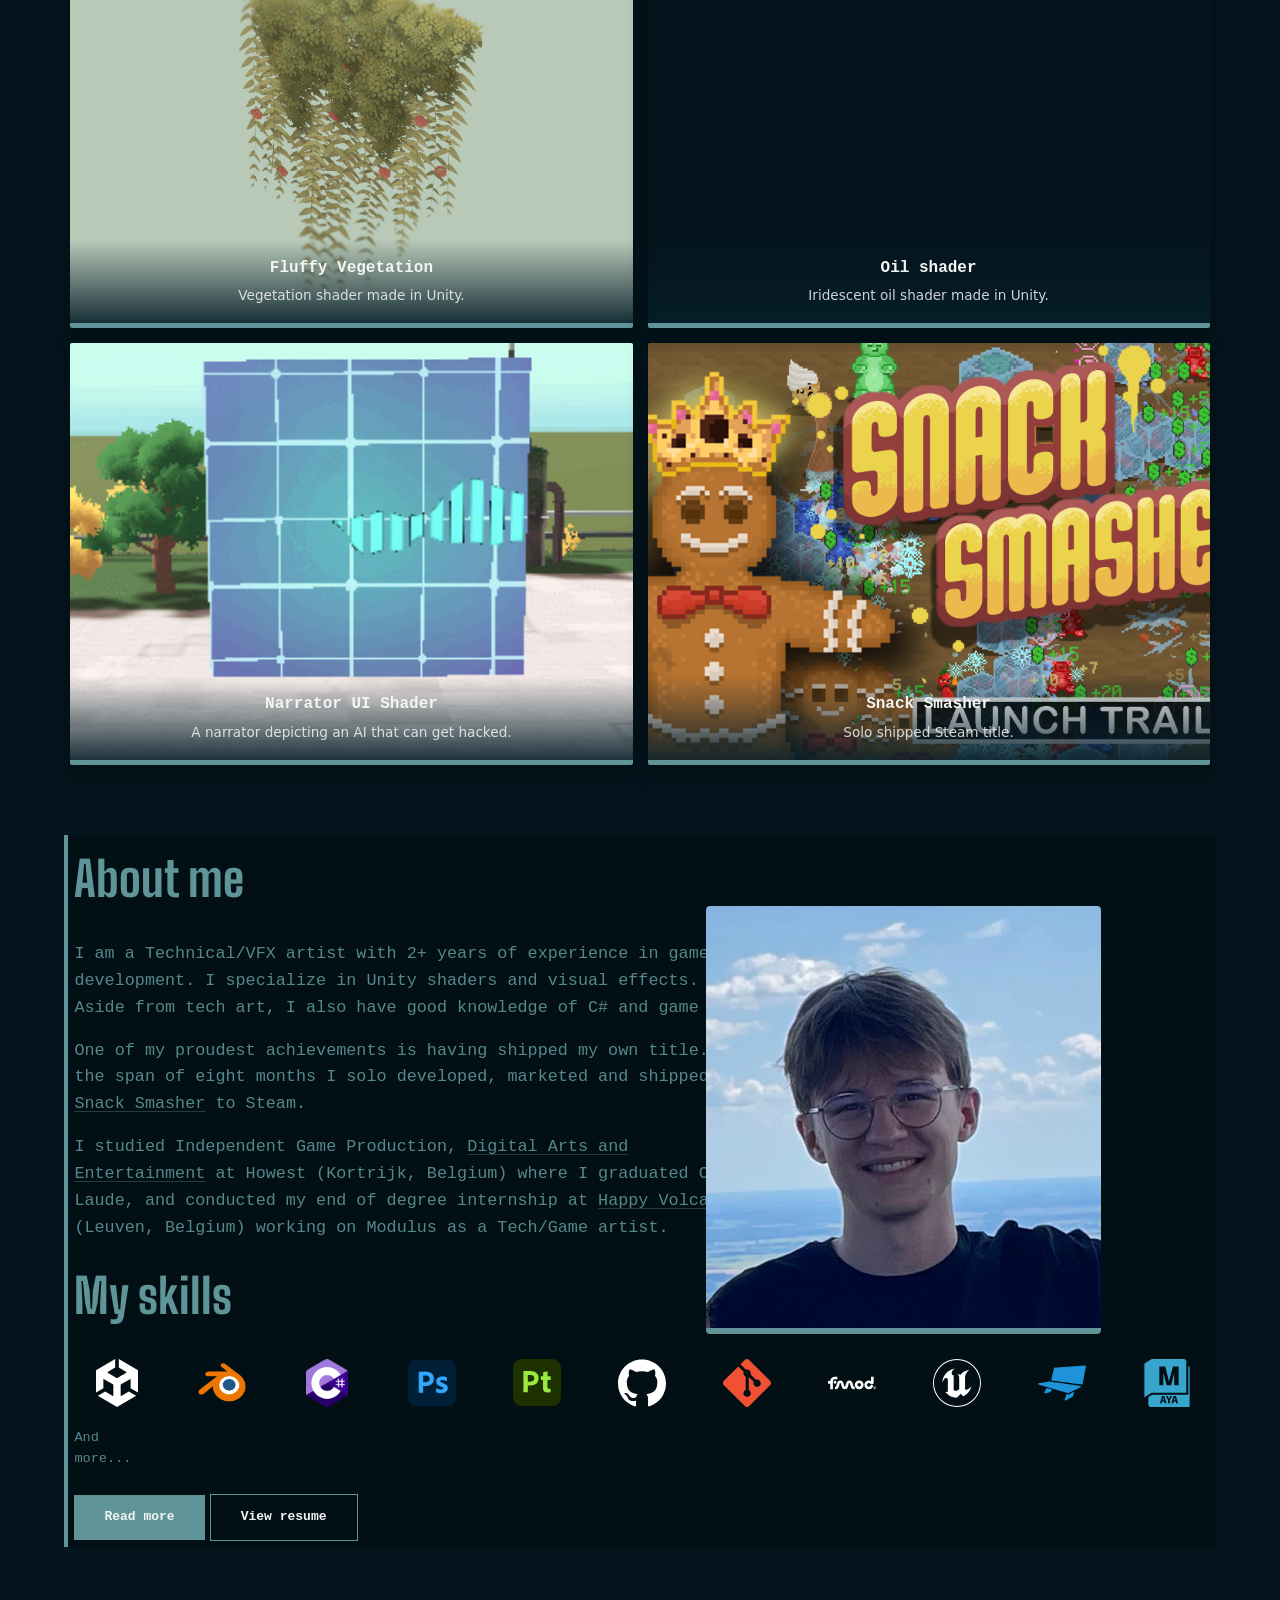
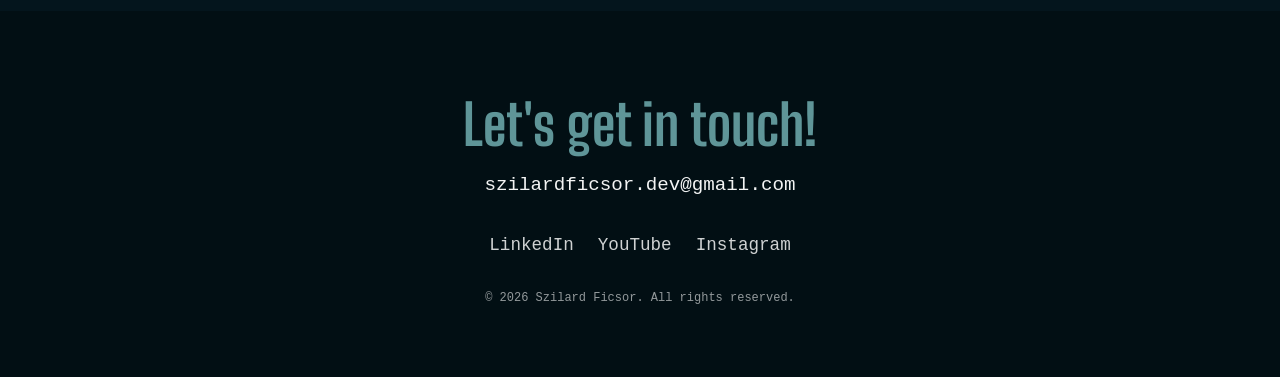
==== commit ae99ce24: "SnackSmasher- content creator coverage" ====
--- a/index.html
+++ b/index.html
@@ -7,7 +7,6 @@
   <title>Portfolio Landing Page</title>
   <link rel="stylesheet" href="styles.css">
   <link rel="icon" type="image/png" href="favicon.png">
-
   <link rel="preconnect" href="https://fonts.googleapis.com">
   <link rel="preconnect" href="https://fonts.gstatic.com" crossorigin>
   <link
--- a/styles.css
+++ b/styles.css
@@ -968,6 +968,80 @@
   border: none;
 }
 
+.carousel-video-item {
+  position: relative;
+  height: 280px;
+  width: 498px;   /* 16:9 at this height */
+  flex-shrink: 0;
+  border-radius: 6px;
+  overflow: hidden;
+  border: 1px solid var(--accentTwo);
+  cursor: pointer;
+  transform-origin: center;
+  transition: transform .15s ease, opacity .15s ease;
+}
+
+.carousel-video-item img {
+  width: 100%;
+  height: 100%;
+  object-fit: cover;
+  display: block;
+}
+
+.play-icon {
+  position: absolute;
+  top: 50%;
+  left: 50%;
+  transform: translate(-50%, -50%);
+  width: 56px;
+  height: 56px;
+  background: rgba(4, 21, 29, 0.75);
+  border: 2px solid var(--textColor);
+  border-radius: 50%;
+  display: flex;
+  align-items: center;
+  justify-content: center;
+  color: var(--textColor);
+  font-size: 1.3rem;
+  padding-left: 4px;   
+  transition: background .2s ease, transform .2s ease;
+}
+
+.carousel-video-item:hover .play-icon {
+  background: var(--accentTwo);
+  transform: translate(-50%, -50%) scale(1.1);
+}
+
+.video-lightbox {
+  position: fixed;
+  inset: 0;
+  background: rgba(4, 21, 29, 0.95);
+  display: flex;
+  align-items: center;
+  justify-content: center;
+  opacity: 0;
+  pointer-events: none;
+  transition: opacity .25s ease;
+  z-index: 50;
+}
+
+.video-lightbox.active {
+  opacity: 1;
+  pointer-events: auto;
+}
+
+.video-lightbox-content {
+  width: 80vw;
+  max-width: 1000px;
+  aspect-ratio: 16 / 9;
+}
+
+.video-lightbox-content iframe {
+  width: 100%;
+  height: 100%;
+  border-radius: 6px;
+}
+
 /* MOBILE SCREENS*/
 @media (max-width: 640px) {
   .hero-text {
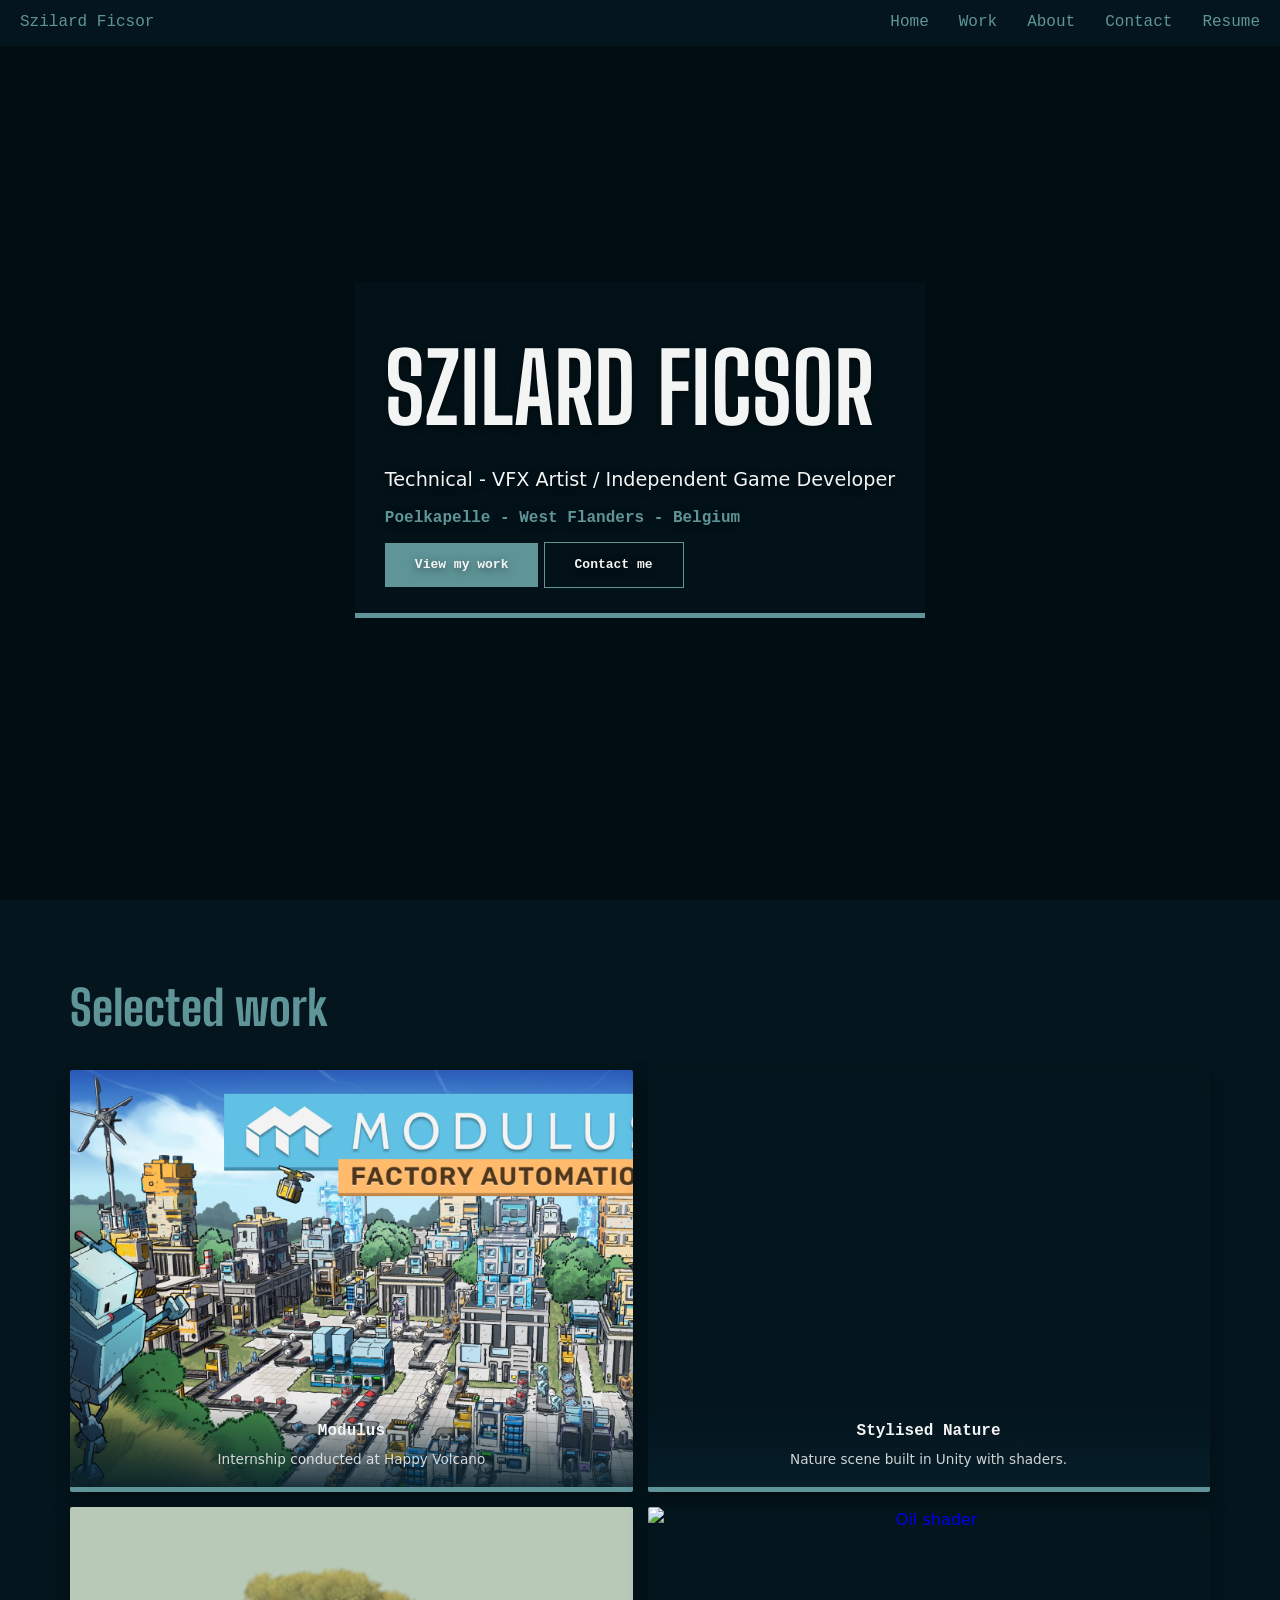
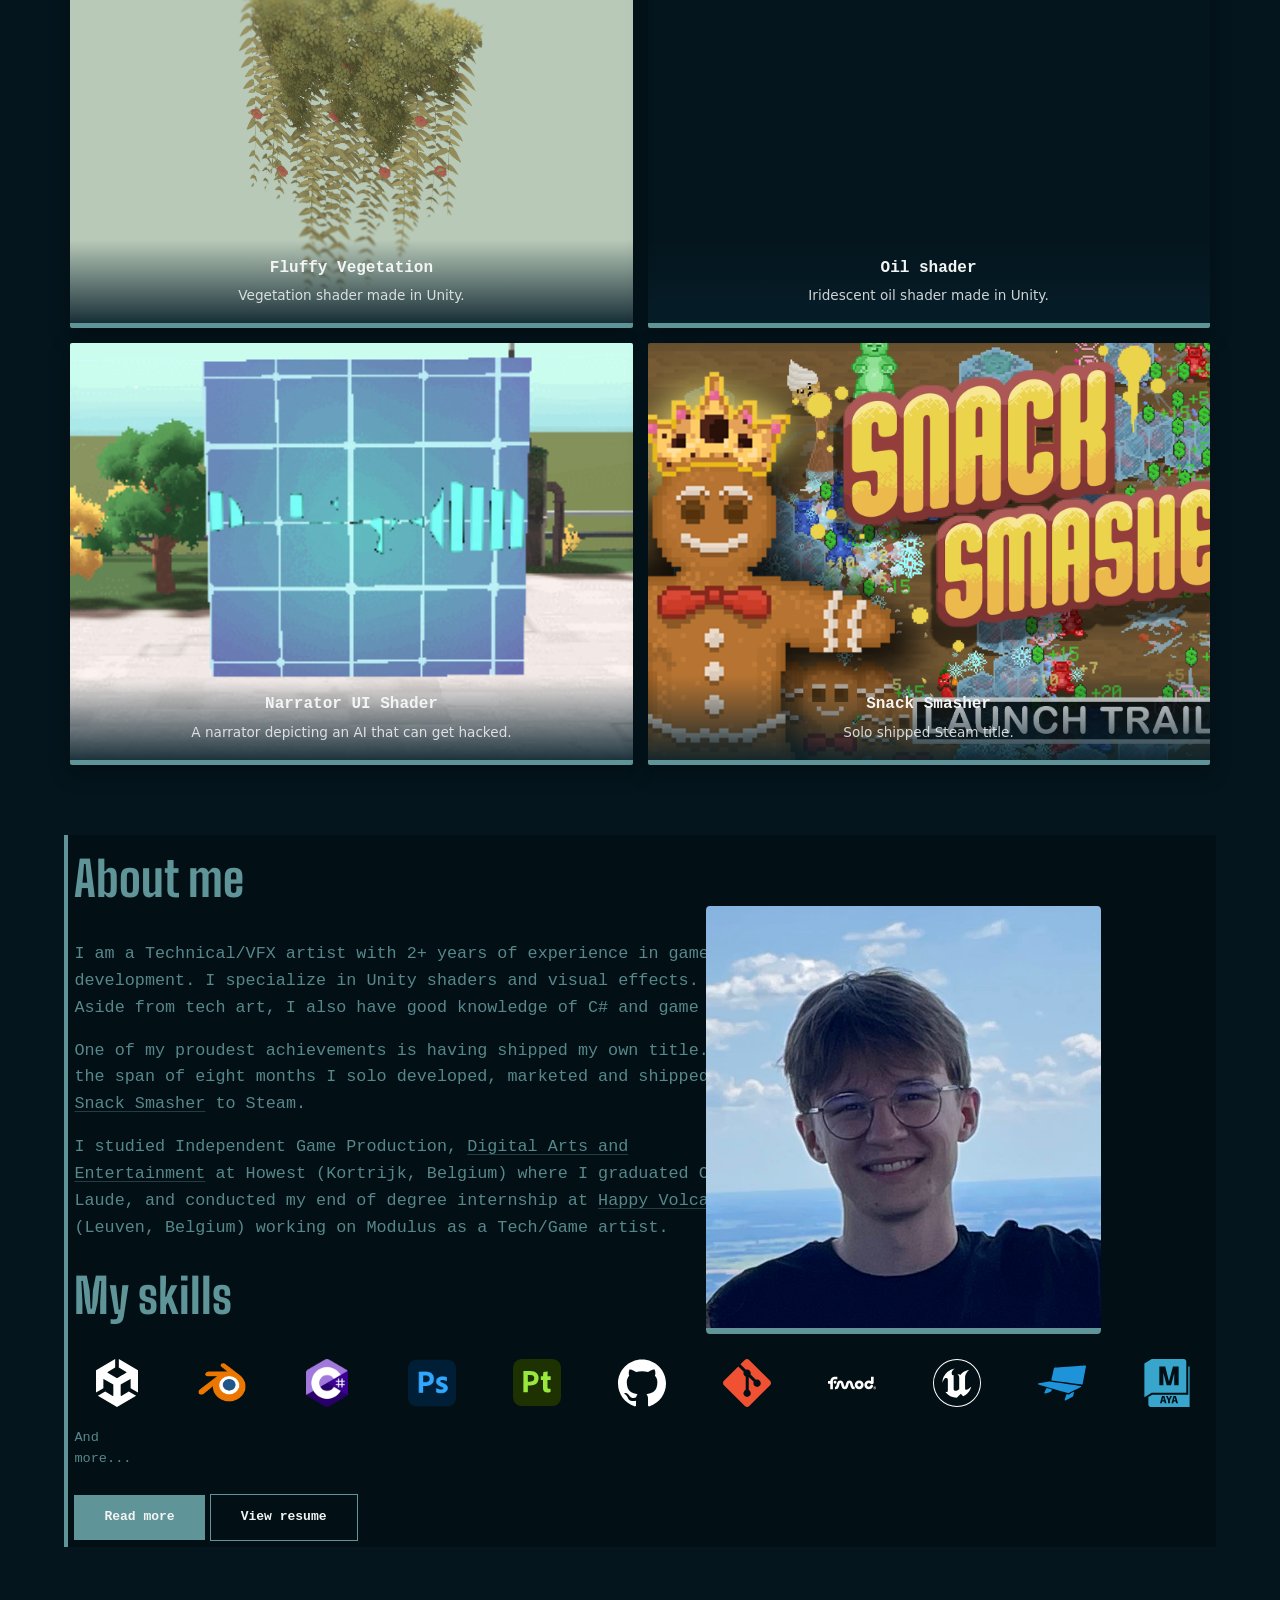
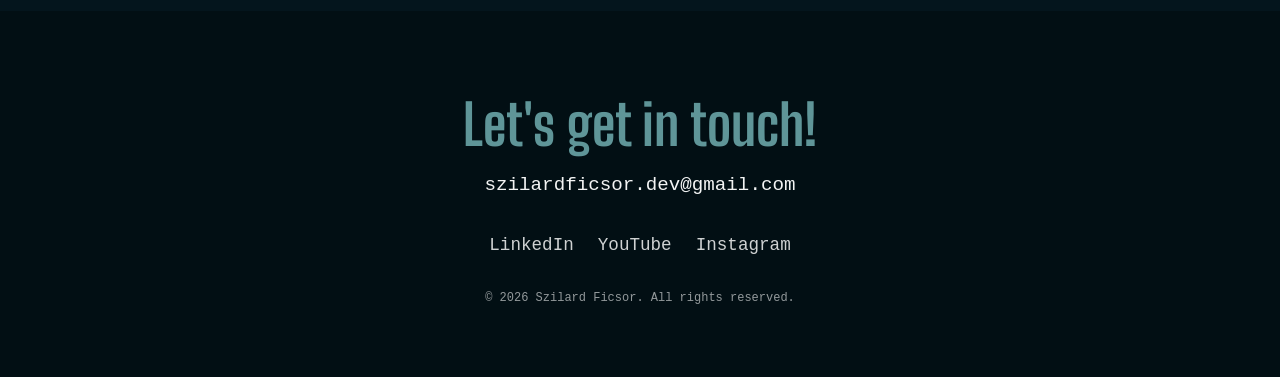
==== commit f2458872: "Missing project link fixed" ====
--- a/index.html
+++ b/index.html
@@ -159,7 +159,7 @@
         type: "video",
         src: "Videos/FluffyNature_Low.mp4",
         description: "Nature scene built in Unity with shaders.",
-        link: "projects/fieldnote.html"
+        link: "HV.html#ModulusShaders"
       },
       {
         name: "Fluffy Vegetation",
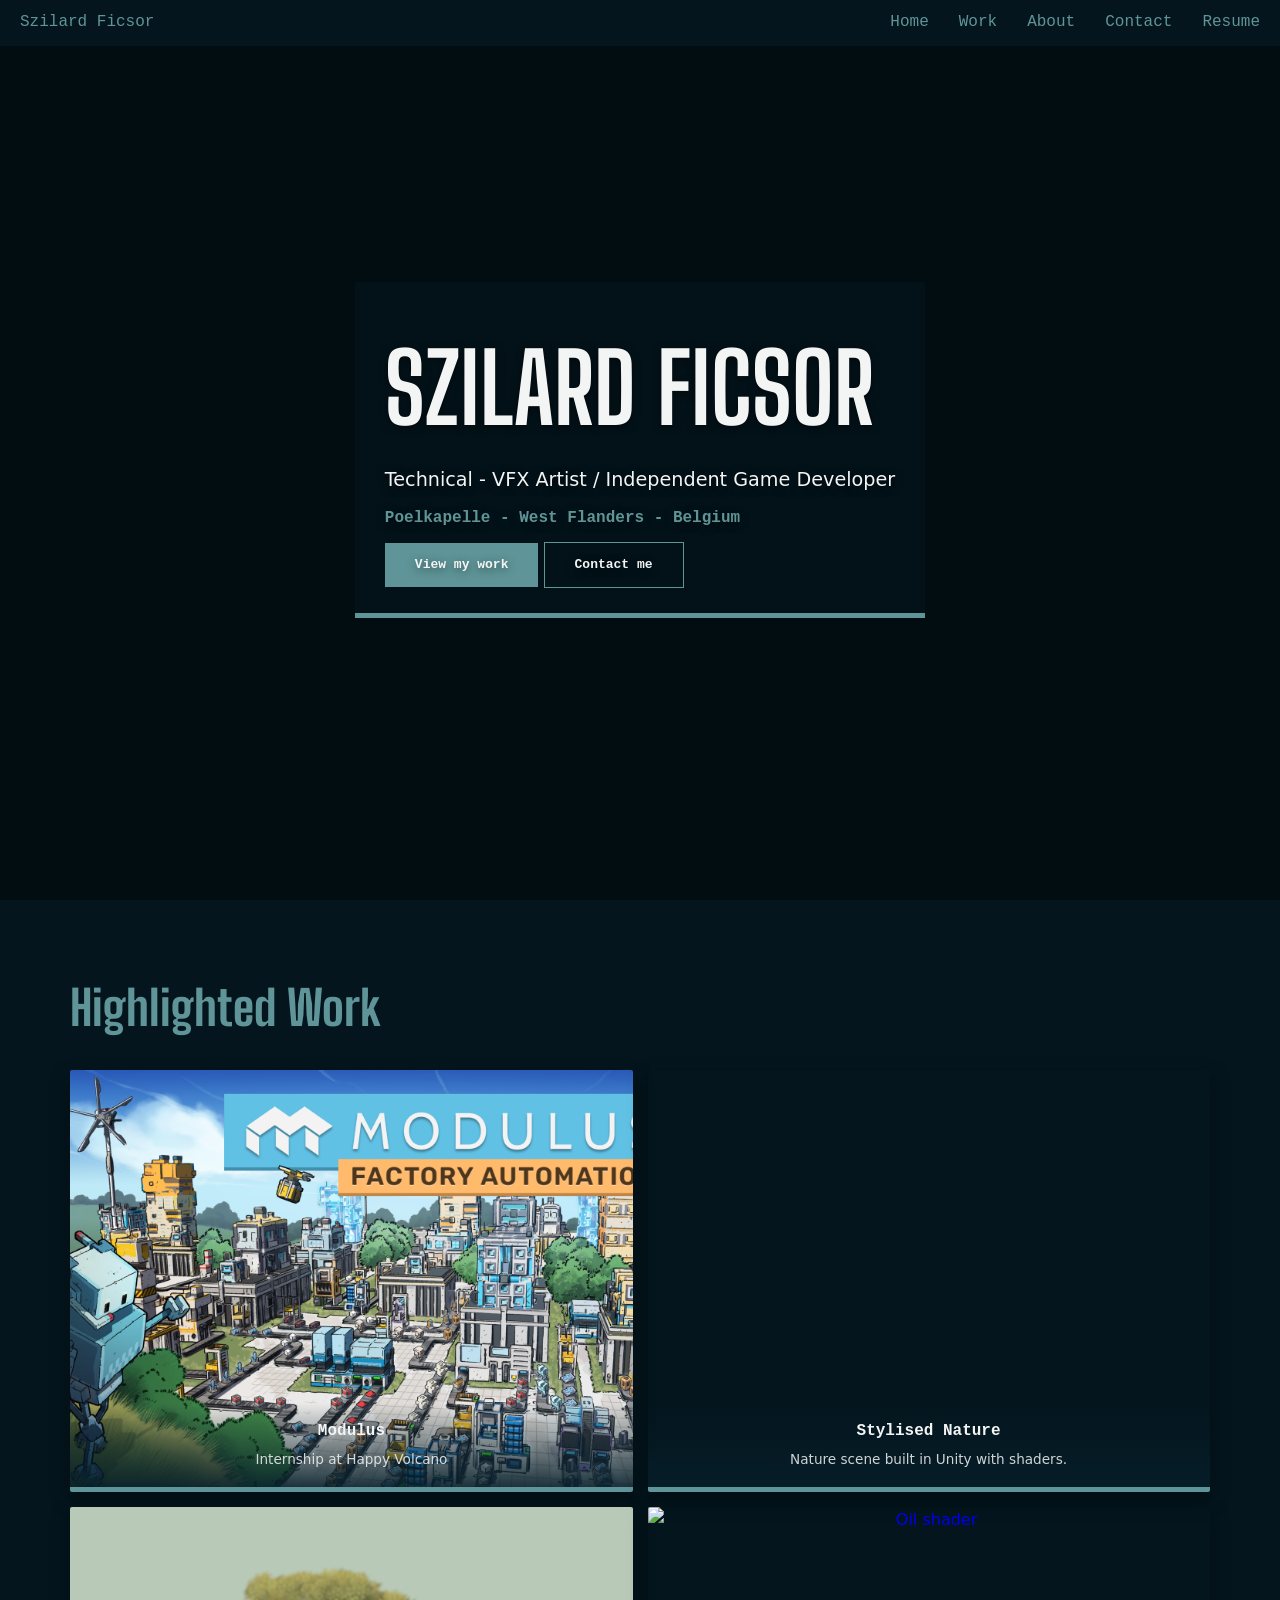
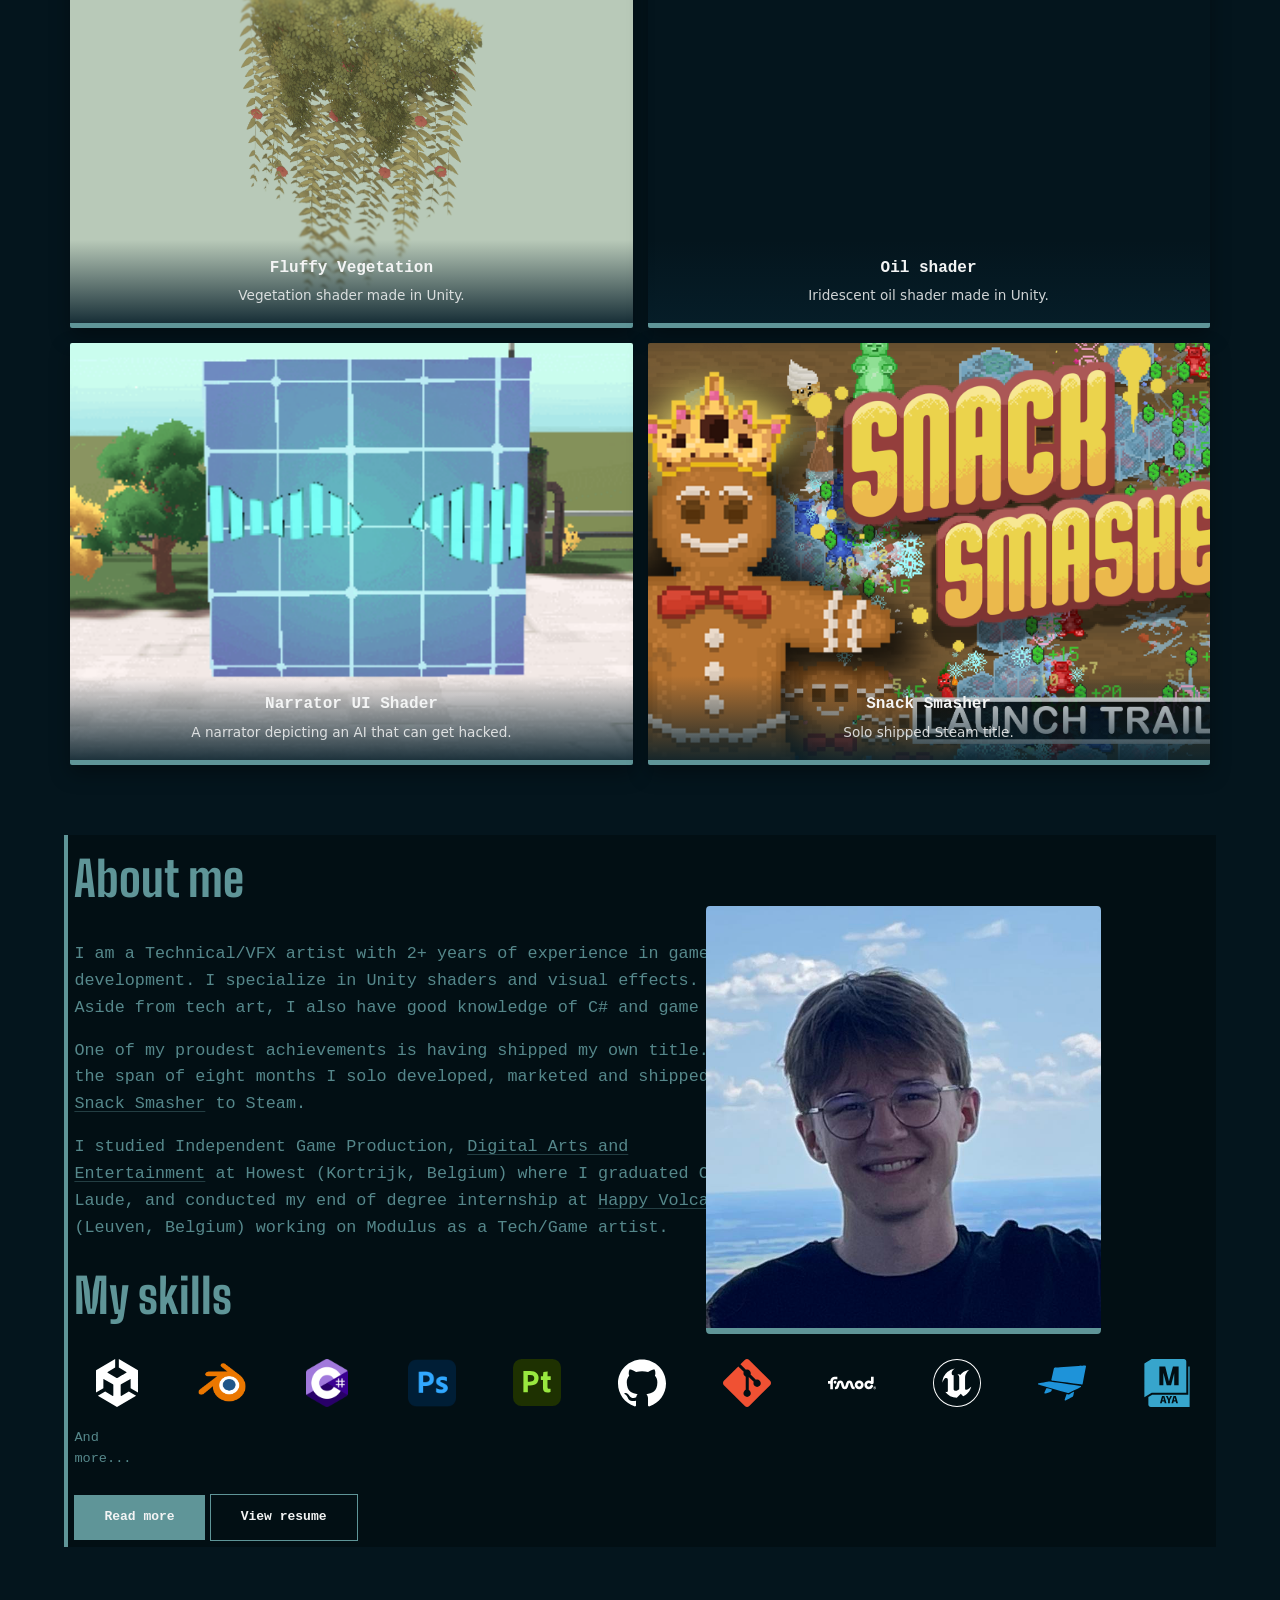
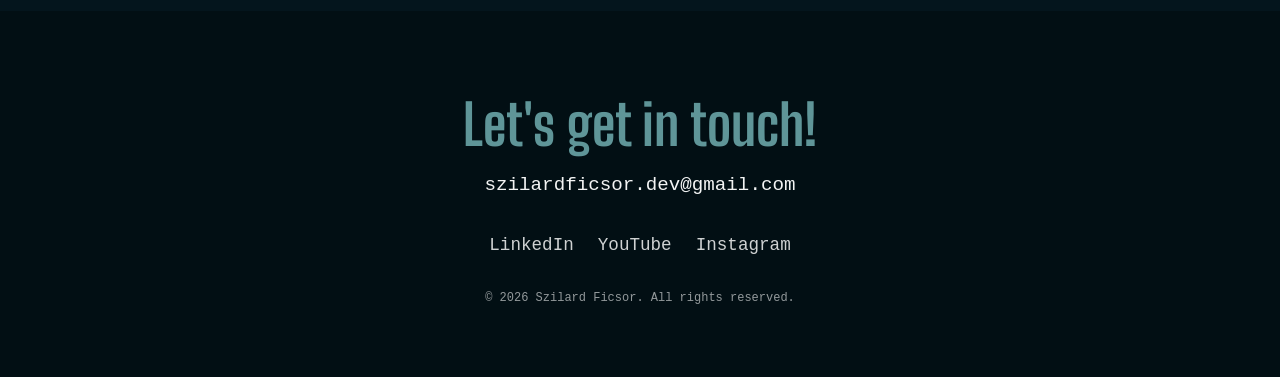
==== commit 5fff6b45: "Updated cv" ====
--- a/index.html
+++ b/index.html
@@ -45,7 +45,7 @@
   </header>
 
   <section id="projects" class="projects-section">
-    <h2>Selected work</h2>
+    <h2>Highlighted Work</h2>
     <div class="project-grid" id="project-grid"></div>
   </section>
 
@@ -151,7 +151,7 @@
         name: "Modulus",
         type: "image",
         src: "Images/Modulus_key.png",
-        description: "Internship conducted at Happy Volcano",
+        description: "Internship at Happy Volcano",
         link: "HV.html"
       },
       {
--- a/styles.css
+++ b/styles.css
@@ -970,8 +970,8 @@
 
 .carousel-video-item {
   position: relative;
-  height: 280px;
-  width: 498px;   /* 16:9 at this height */
+  height: 350px;
+  width: 622px;   /* 16:9 at this height */
   flex-shrink: 0;
   border-radius: 6px;
   overflow: hidden;
@@ -1003,12 +1003,12 @@
   justify-content: center;
   color: var(--textColor);
   font-size: 1.3rem;
-  padding-left: 4px;   
+  /*padding-left: 4px;   */
   transition: background .2s ease, transform .2s ease;
 }
 
 .carousel-video-item:hover .play-icon {
-  background: var(--accentTwo);
+  background: var(--accentOne);
   transform: translate(-50%, -50%) scale(1.1);
 }
 
@@ -1107,6 +1107,19 @@
   .lightbox-arrow {
   font-size: 2rem;
   padding: 8px 12px;
+
+  .carousel-video-item {
+  position: relative;
+  height: 200px;
+  /*width: 622px;   /* 16:9 at this height */
+  flex-shrink: 0;
+  border-radius: 6px;
+  overflow: hidden;
+  border: 1px solid var(--accentTwo);
+  cursor: pointer;
+  transform-origin: center;
+  transition: transform .15s ease, opacity .15s ease;
+}
 }
 .carousel-img {
   height: 200px;
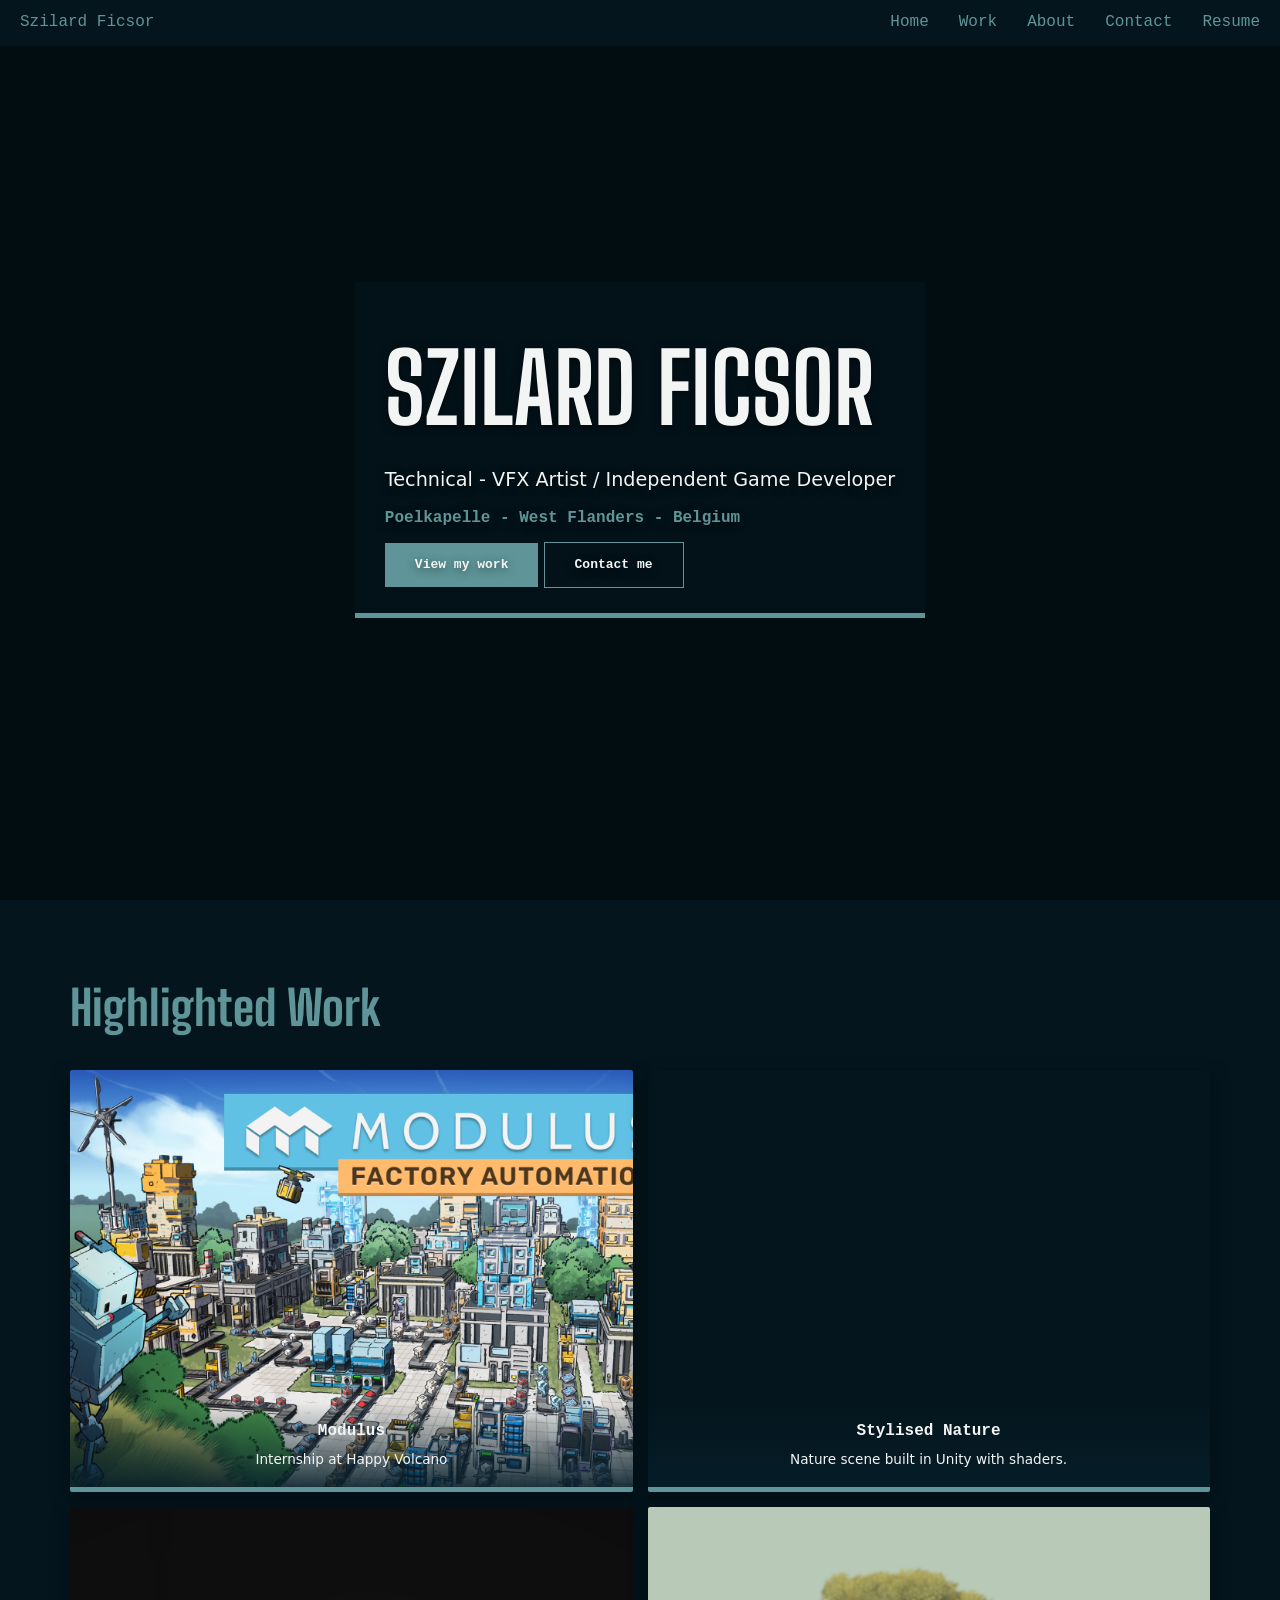
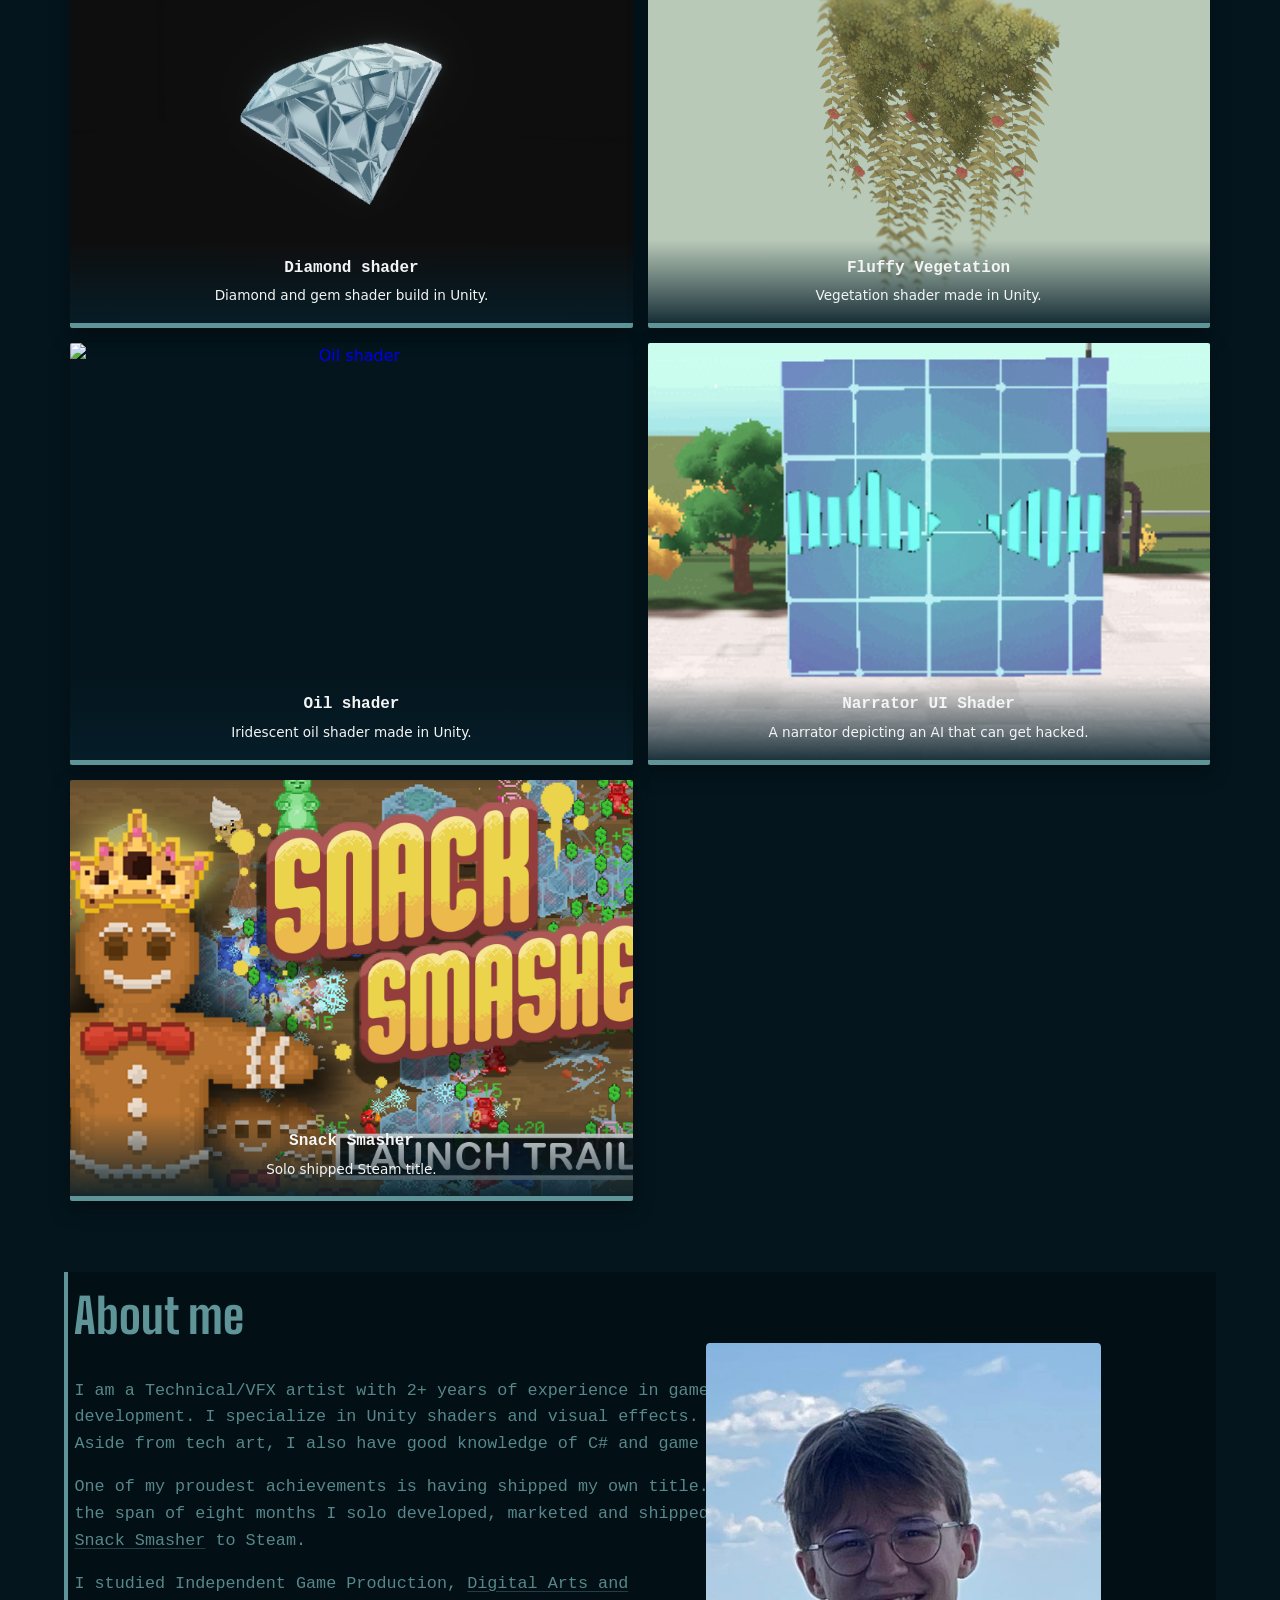
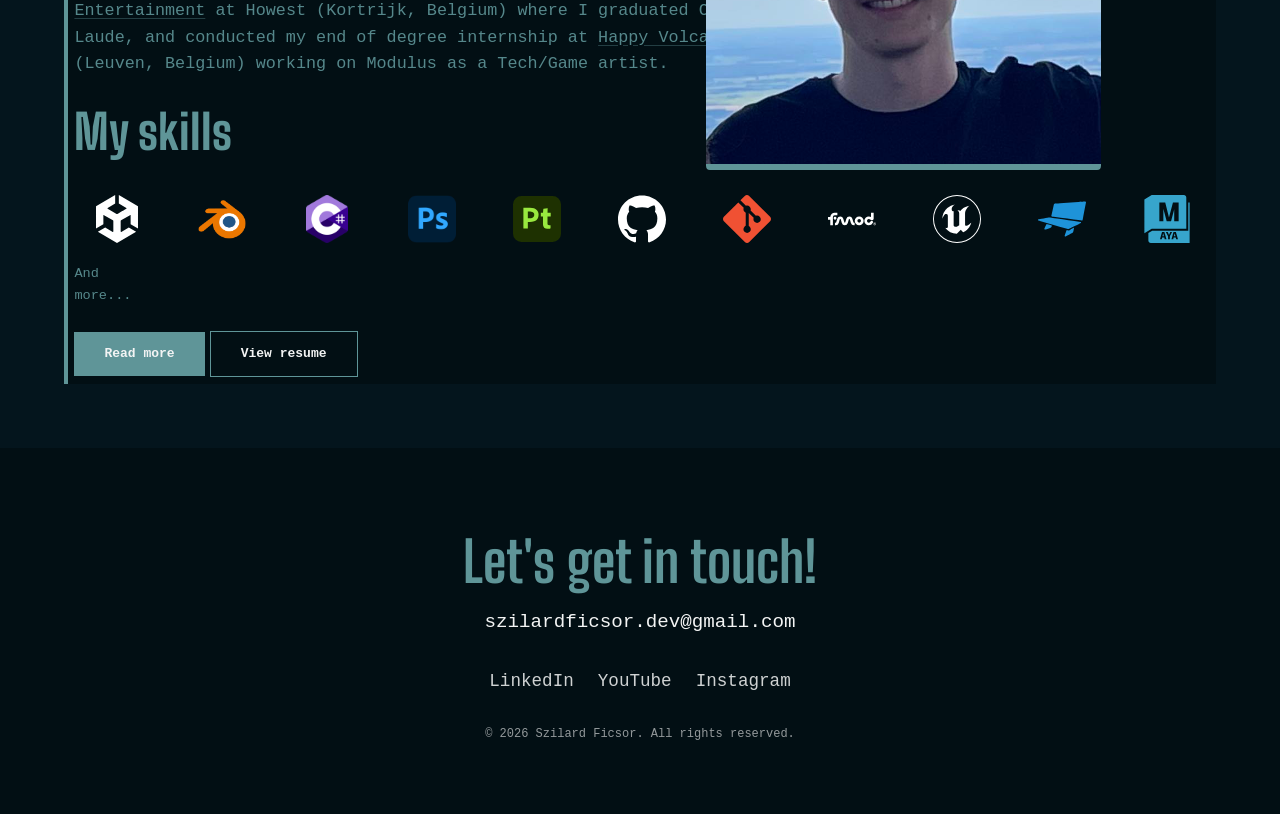
==== commit 174c60e7: "Fluffy nature and diamond shader pages added + Updated projects showcase" ====
--- a/index.html
+++ b/index.html
@@ -159,7 +159,14 @@
         type: "video",
         src: "Videos/FluffyNature_Low.mp4",
         description: "Nature scene built in Unity with shaders.",
-        link: "HV.html#ModulusShaders"
+        link: "FluffyNature.html"
+      },
+      {
+        name: "Diamond shader",
+        type: "image",
+        src: "Images/Gem/Gem_Thumbnail.png",
+        description: "Diamond and gem shader build in Unity.",
+        link: "DiamondShader.html"
       },
       {
         name: "Fluffy Vegetation",
--- a/styles.css
+++ b/styles.css
@@ -274,6 +274,10 @@
   opacity: 0.85;
   margin-top: 4px;
 }
+.project-card .project-card-overlay p {
+  color: var(--textColor);
+  opacity: 1;
+}
 .gallery-lightbox {
   position: fixed;
   inset: 0;
@@ -924,6 +928,26 @@
 .lightbox-close:hover {
   color: var(--accentTwo);
 }
+.gallery-media {
+  display: flex;
+  justify-content: center;
+}
+
+.gallery-lightbox-content video {
+  max-width: 85vw;
+  max-height: 70vh;
+  border-radius: 6px;
+  box-shadow: 0 12px 40px rgba(0, 0, 0, 0.6);
+}
+
+.gallery-lightbox-content iframe {
+  width: min(85vw, 1000px);
+  aspect-ratio: 16 / 9;
+  border: none;
+  border-radius: 6px;
+  box-shadow: 0 12px 40px rgba(0, 0, 0, 0.6);
+}
+
 .steam-widget-wrap {
   max-width: 646px;
   width: 100%;
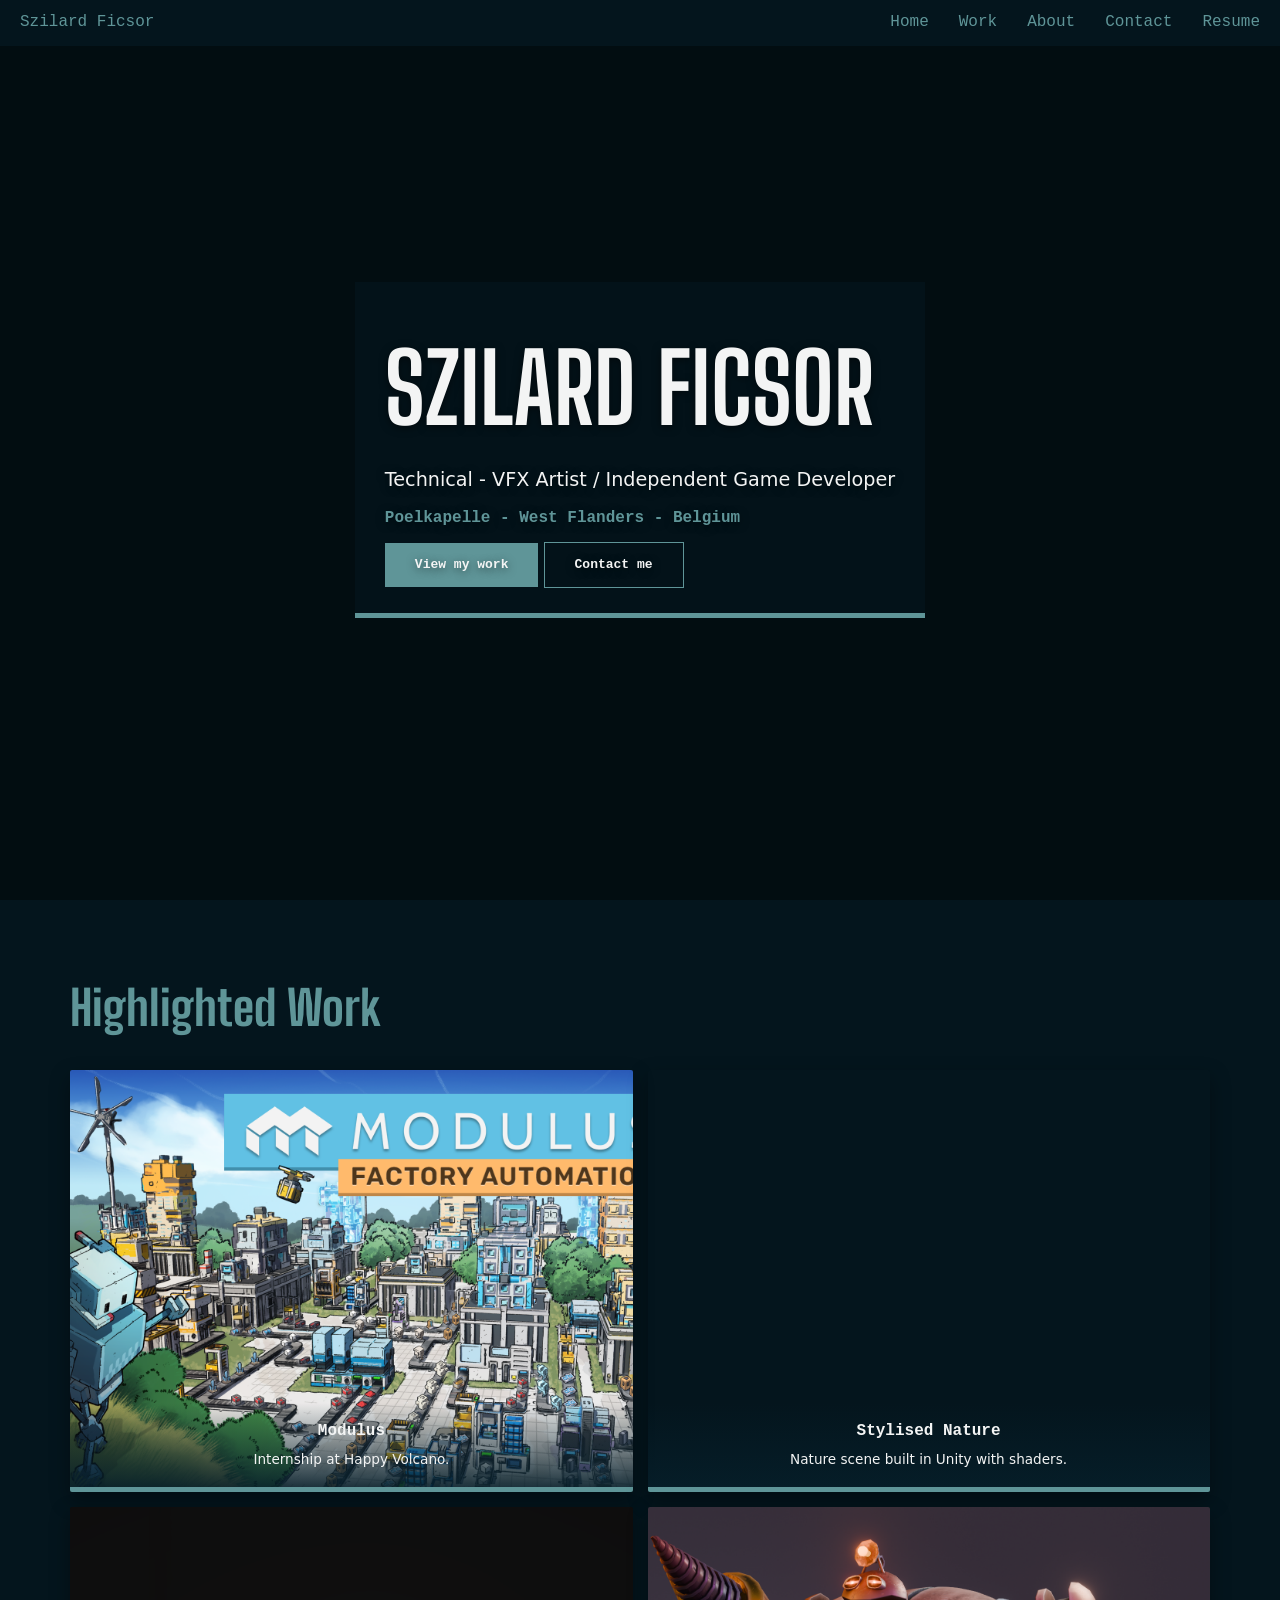
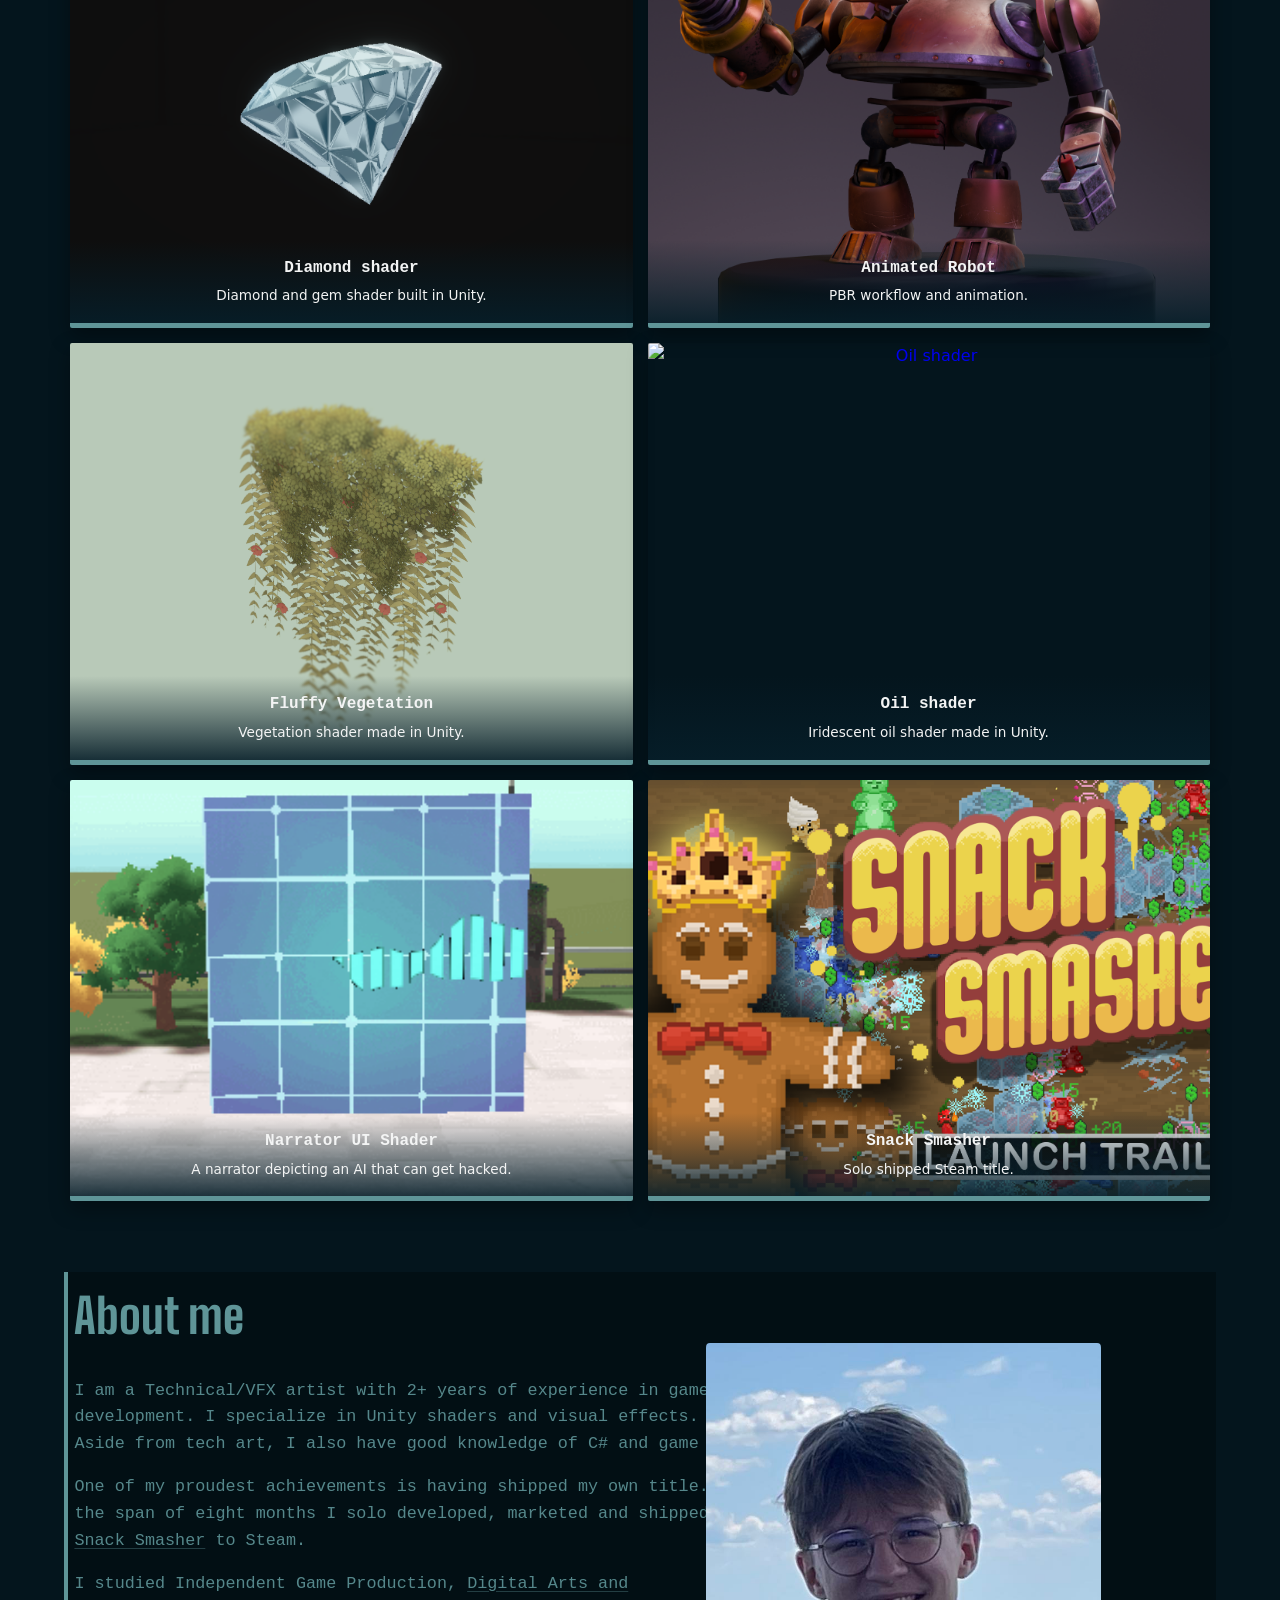
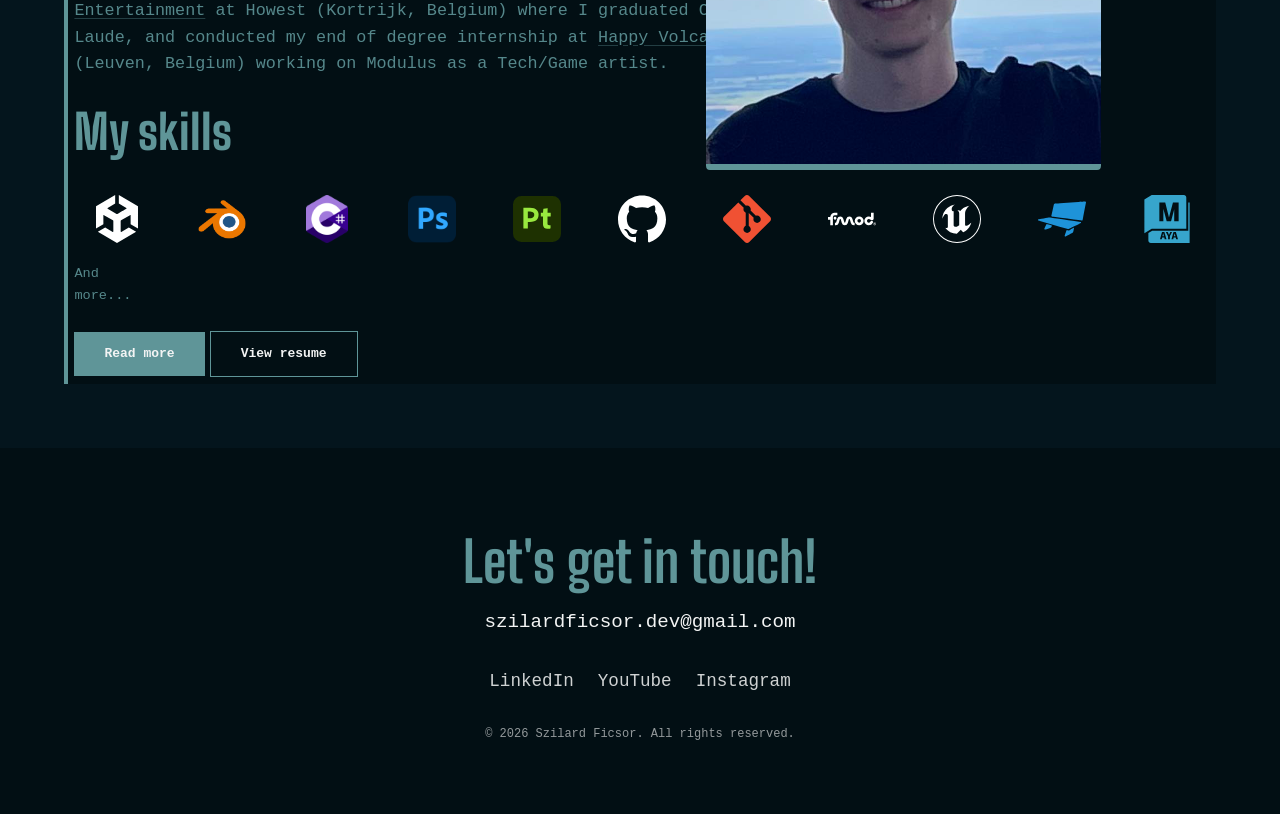
==== commit 40343e52: "Robuddy project added" ====
--- a/index.html
+++ b/index.html
@@ -151,7 +151,7 @@
         name: "Modulus",
         type: "image",
         src: "Images/Modulus_key.png",
-        description: "Internship at Happy Volcano",
+        description: "Internship at Happy Volcano.",
         link: "HV.html"
       },
       {
@@ -165,8 +165,15 @@
         name: "Diamond shader",
         type: "image",
         src: "Images/Gem/Gem_Thumbnail.png",
-        description: "Diamond and gem shader build in Unity.",
+        description: "Diamond and gem shader built in Unity.",
         link: "DiamondShader.html"
+      },
+      {
+        name: "Animated Robot",
+        type: "image",
+        src: "Images/Robot/Robot_01.png",
+        description: "PBR workflow and animation.",
+        link: "AnimatedRobot.html"
       },
       {
         name: "Fluffy Vegetation",
--- a/styles.css
+++ b/styles.css
@@ -1066,6 +1066,62 @@
   border-radius: 6px;
 }
 
+.model-section {
+  scroll-margin-top: 80px;
+  min-height: 50vh;
+  margin: 5%;
+  padding: 0.5%;
+  position: relative;
+  
+  color: var(--textColor);
+  /*DEBUG BORDER */
+  /*border: 1px solid var(--accentOne);*/
+  border-left: 4px solid var(--accentTwo);
+  background-color: var(--backgroundDark);
+}
+.model-section:hover{
+  border-left: 5px solid var(--accentTwo);
+  border-color: var(--accentOne);
+  transition: border-color .3s ease;
+  transition: border-left .3s ease;
+}
+
+.model-section h2 {
+  font-family: 'Big Shoulders', monospace;
+  font-size: 3rem;
+  color: var(--accentTwo);
+  width: 100%;
+  margin-bottom: 2%;
+}
+
+.model-intro {
+  opacity: 0.7;
+  margin-bottom: 24px;
+}
+
+.model-embed-wrap {
+  position: relative;
+  width: 80%;
+  aspect-ratio: 16 / 9;
+  /*margin: 20px 0;*/
+  margin-left: 10%;
+  margin-right: 10%;
+  margin-bottom: 5%;
+  border-radius: 8px;
+  justify-content: center;
+  align-items: center;
+  overflow: hidden;
+  box-shadow: 0 8px 24px rgba(0, 0, 0, 0.35);
+}
+
+.model-embed-wrap iframe {
+  position: absolute;
+  inset: 0;
+  width: 100%;
+  height: 100%;
+  border: none;
+}
+
 /* MOBILE SCREENS*/
 @media (max-width: 640px) {
   .hero-text {
@@ -1123,6 +1179,9 @@
     max-width: 100%;       
   }
   .about-section h2 {
+    font-size: 2rem;
+  }
+  .model-section h2 {
     font-size: 2rem;
   }
   .about-content p {
@@ -1156,4 +1215,7 @@
   
   pointer-events: auto;
 }
-}
+.model-embed-wrap {
+  aspect-ratio: 4 / 3;
+}
+}
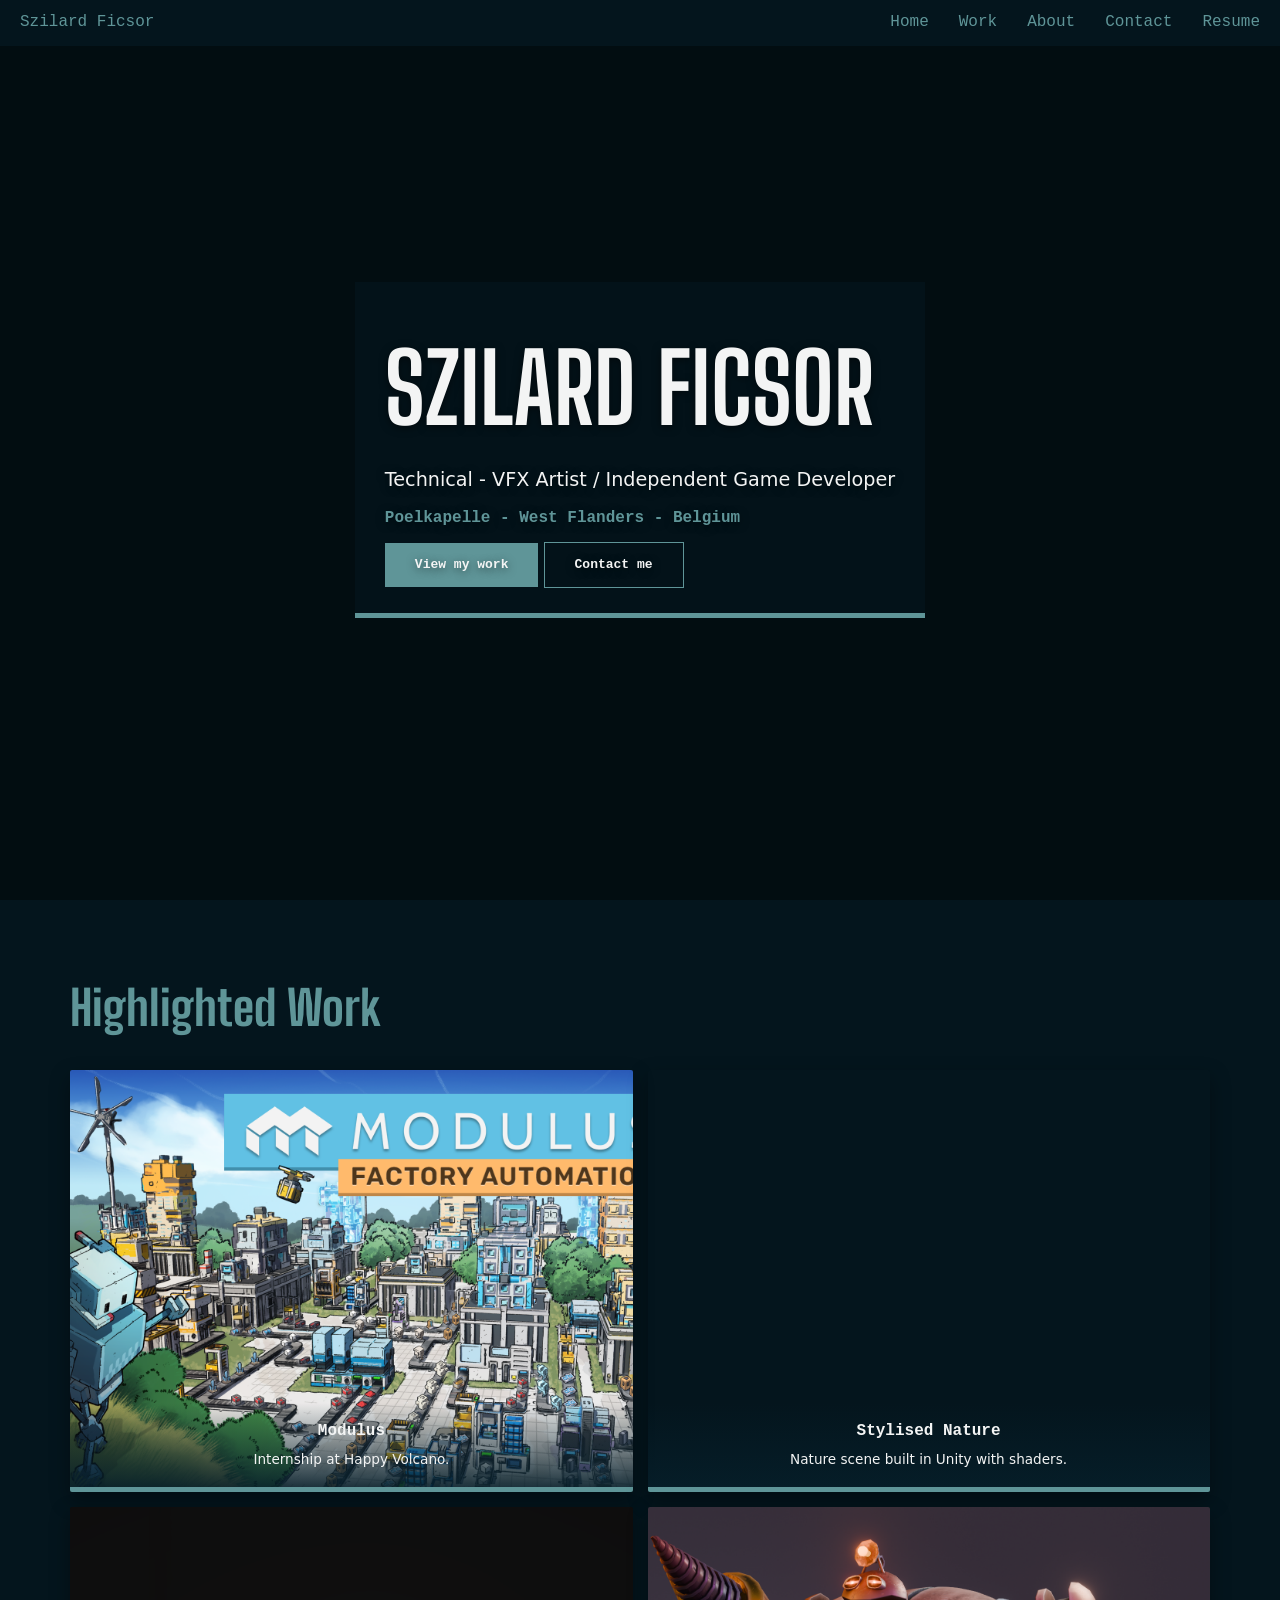
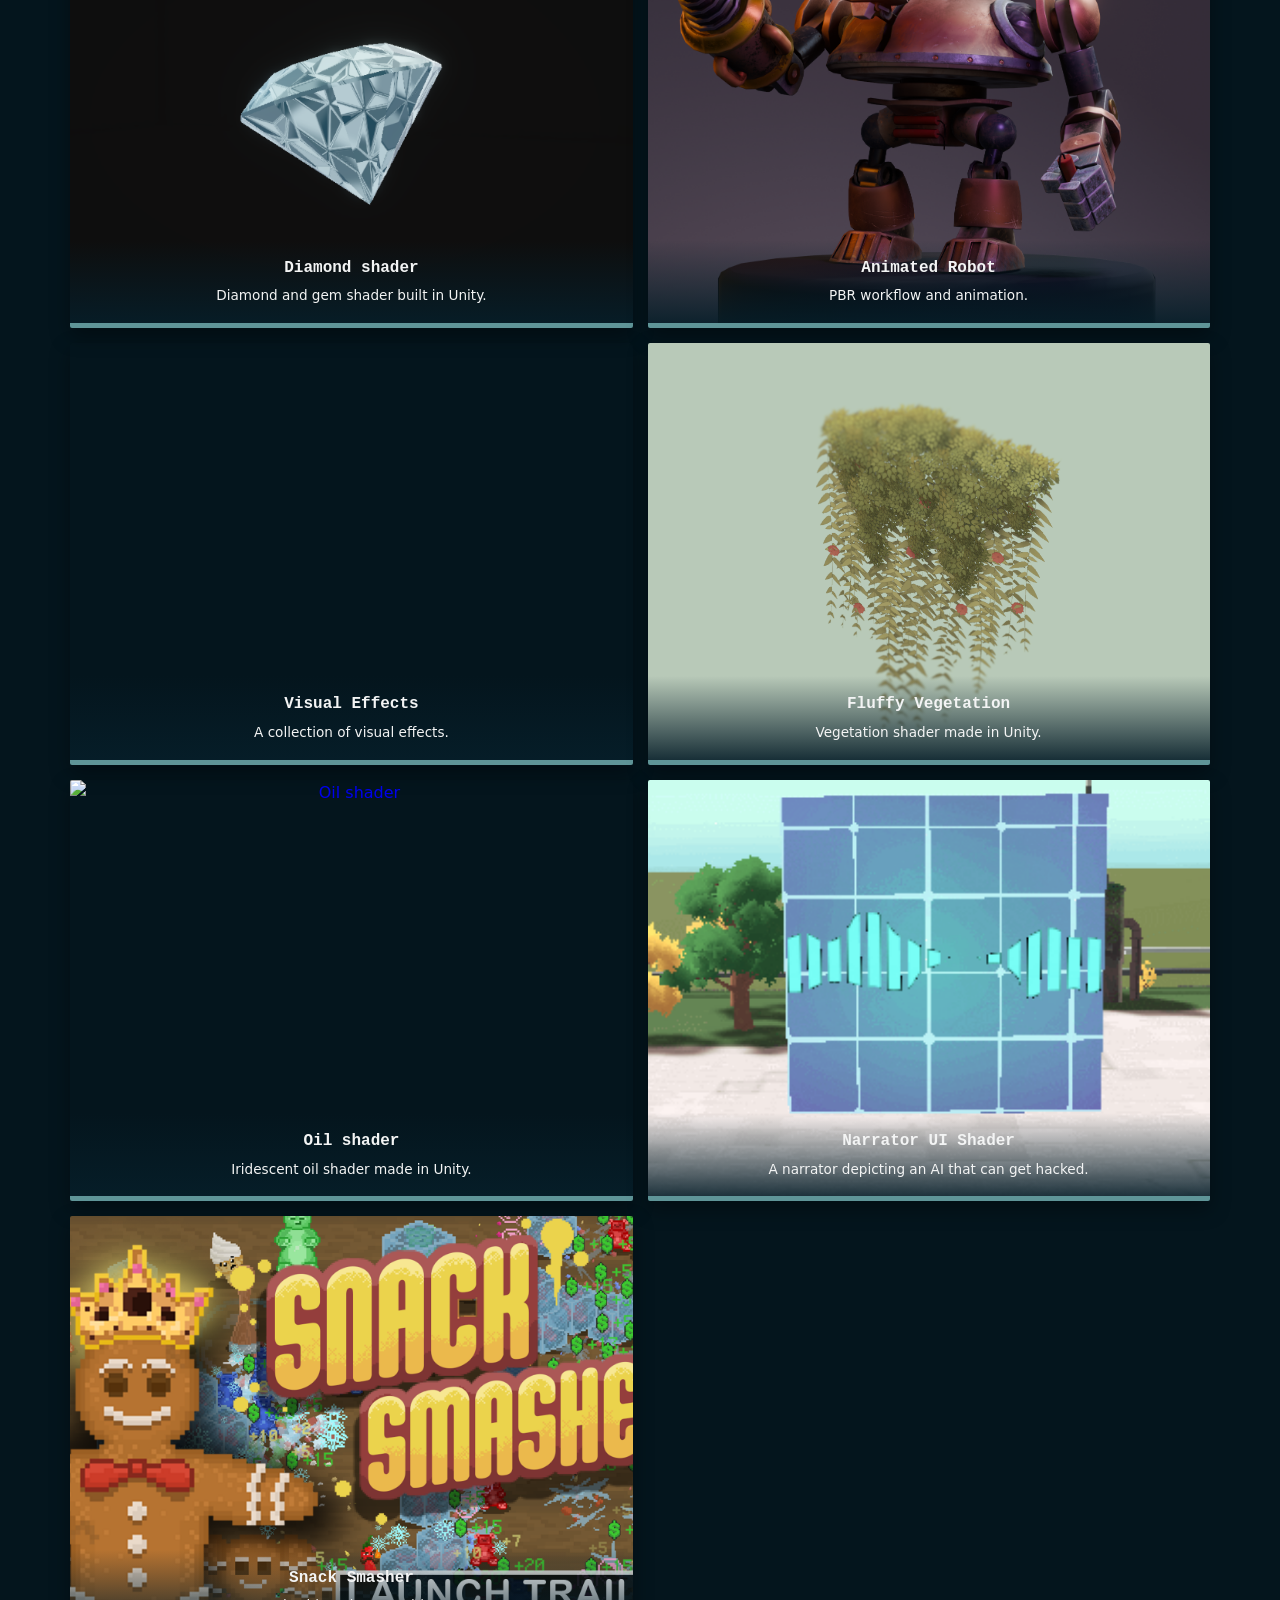
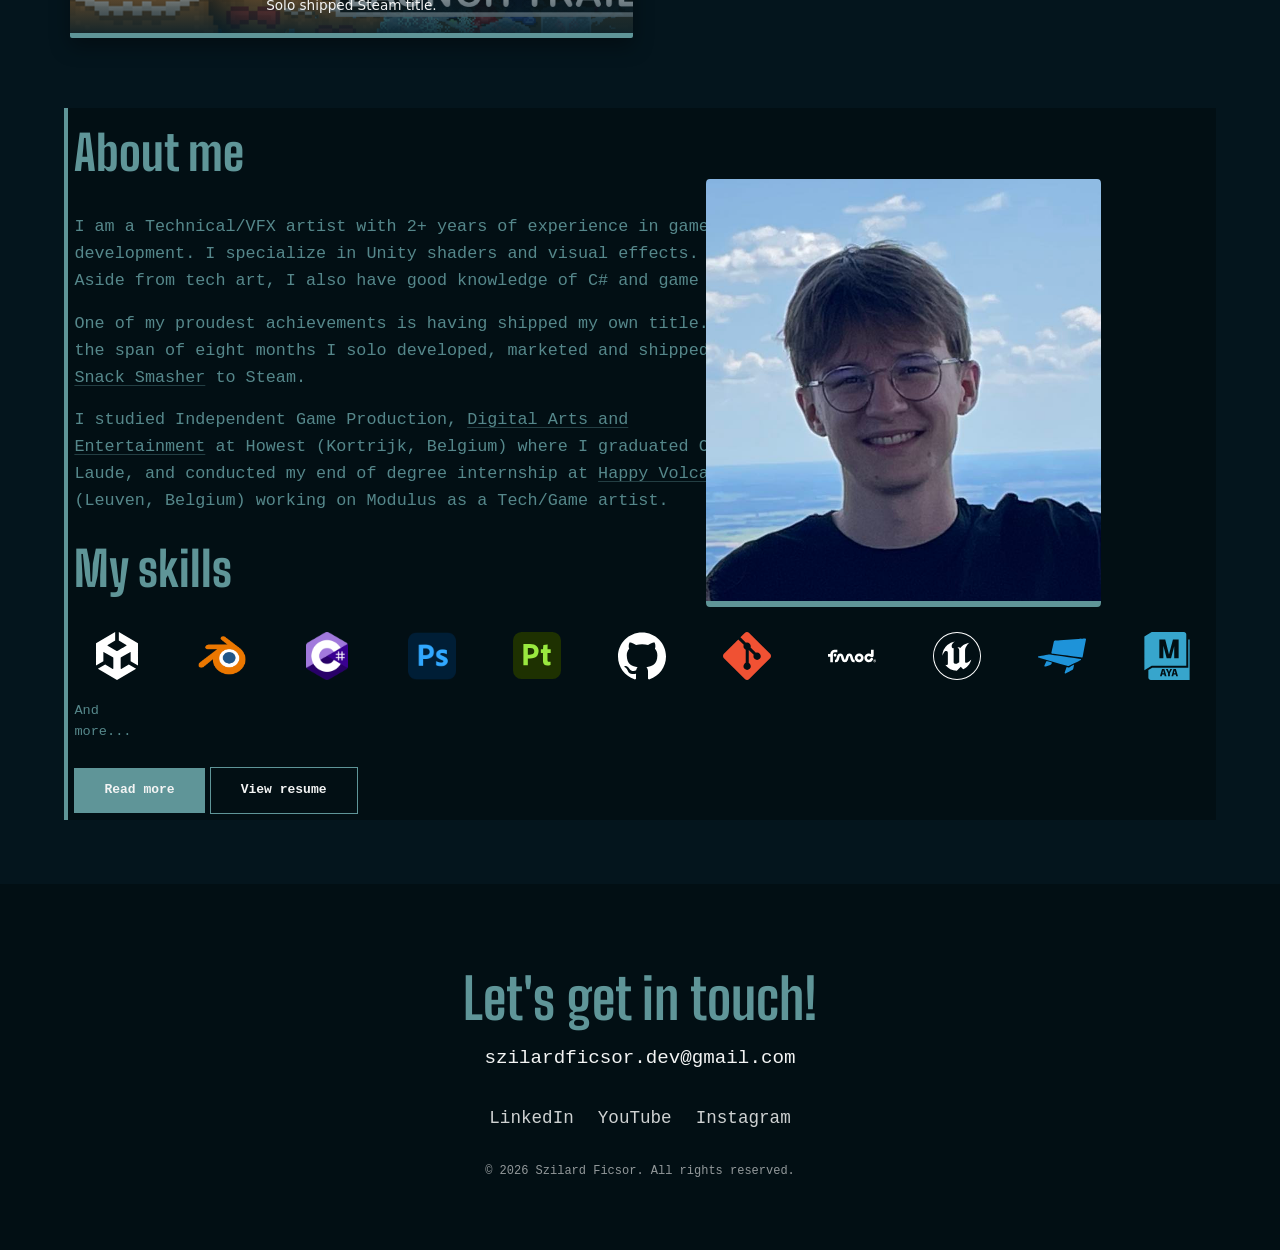
==== commit 37d0df87: "Added VFX page" ====
--- a/index.html
+++ b/index.html
@@ -176,6 +176,13 @@
         link: "AnimatedRobot.html"
       },
       {
+        name: "Visual Effects",
+        type: "video",
+        src: "Images/VFX/DustDevil.mp4",
+        description: "A collection of visual effects.",
+        link: "VisualEffects.html"
+      },
+      {
         name: "Fluffy Vegetation",
         type: "image",
         src: "Images/Vegetation.png",
